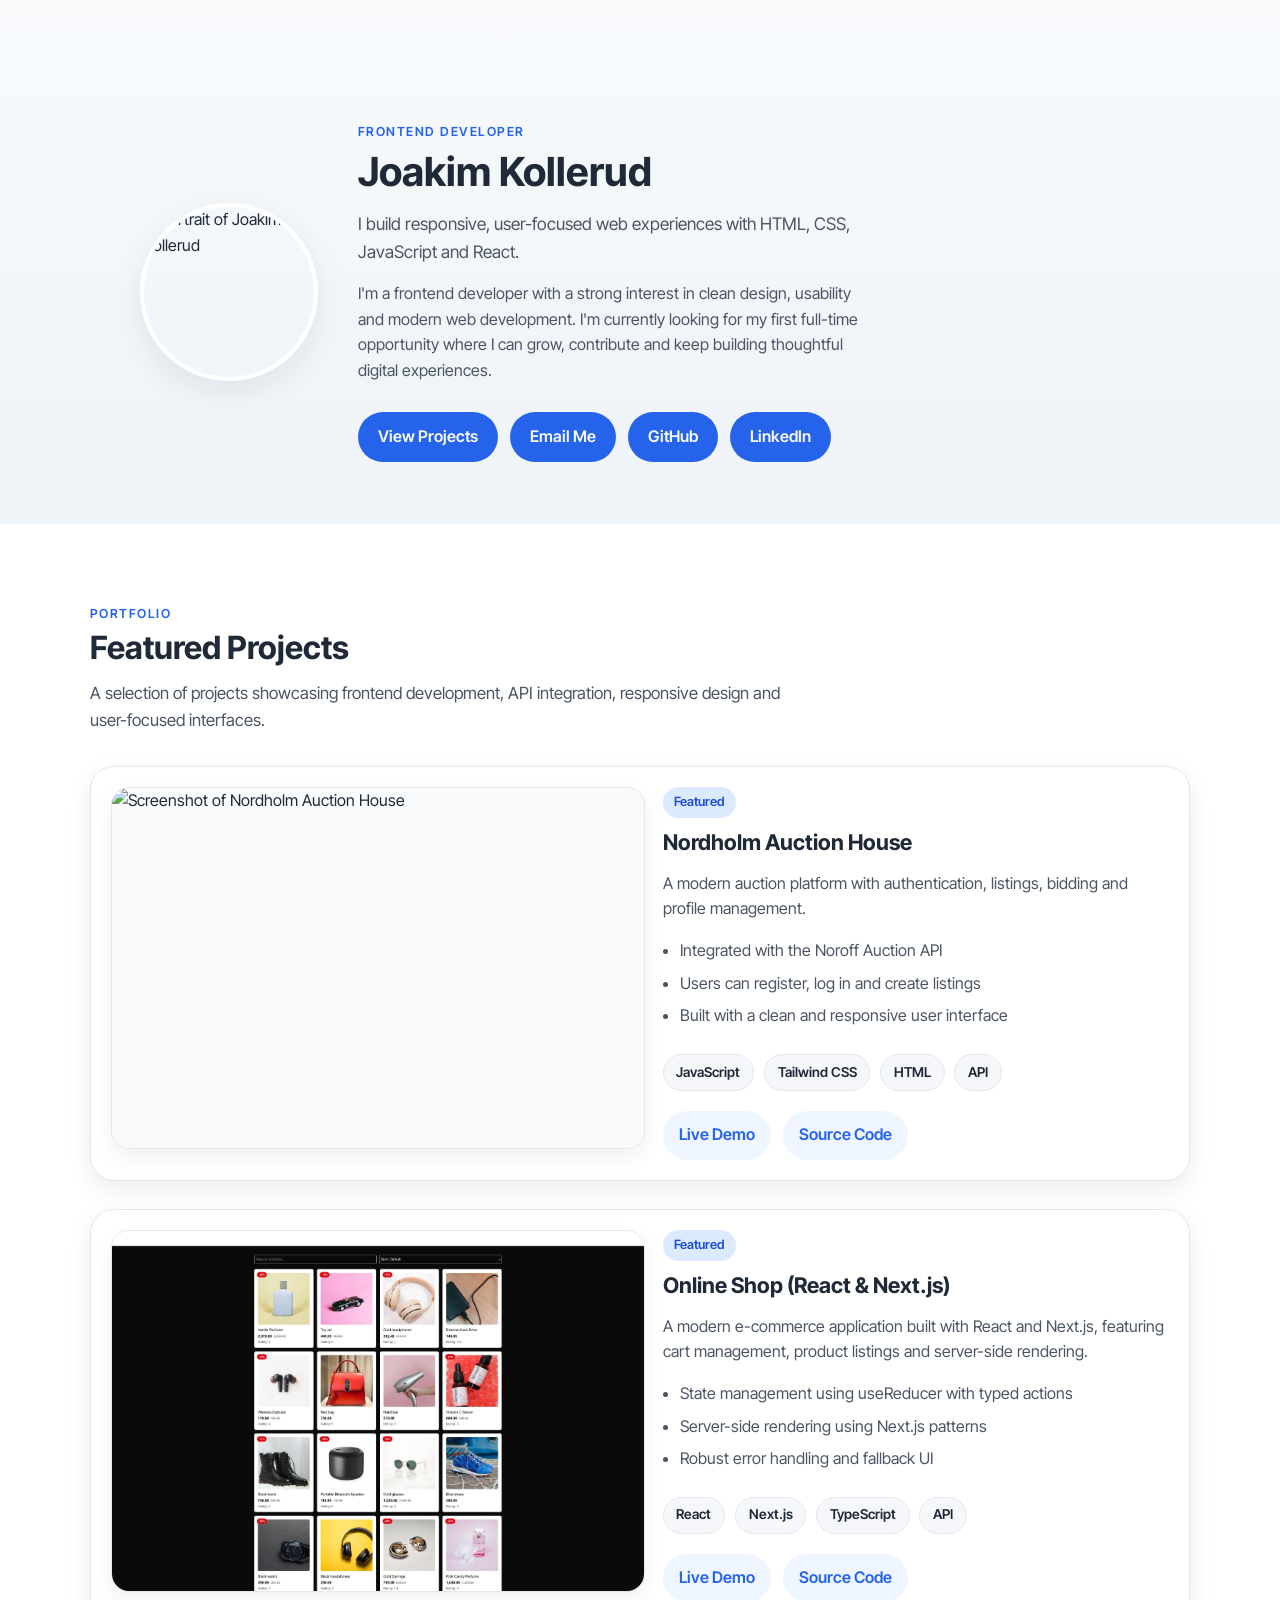
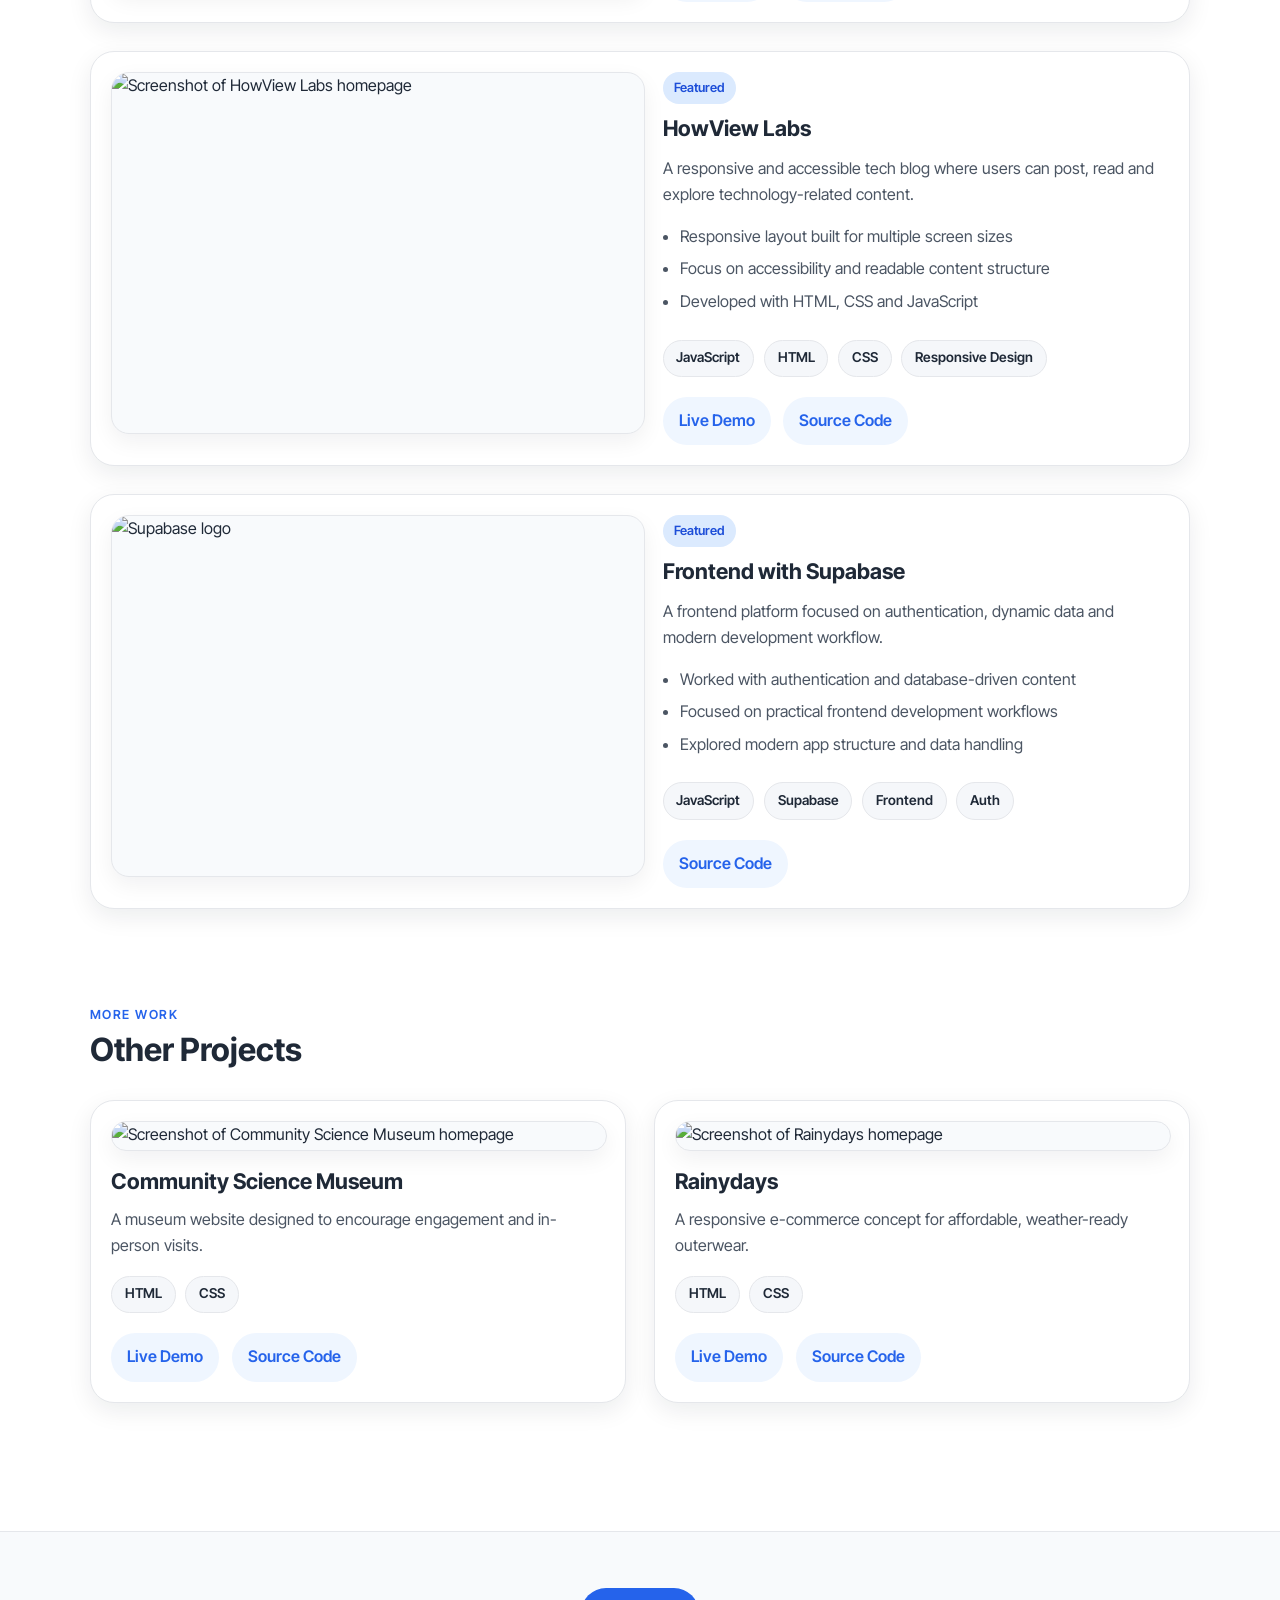
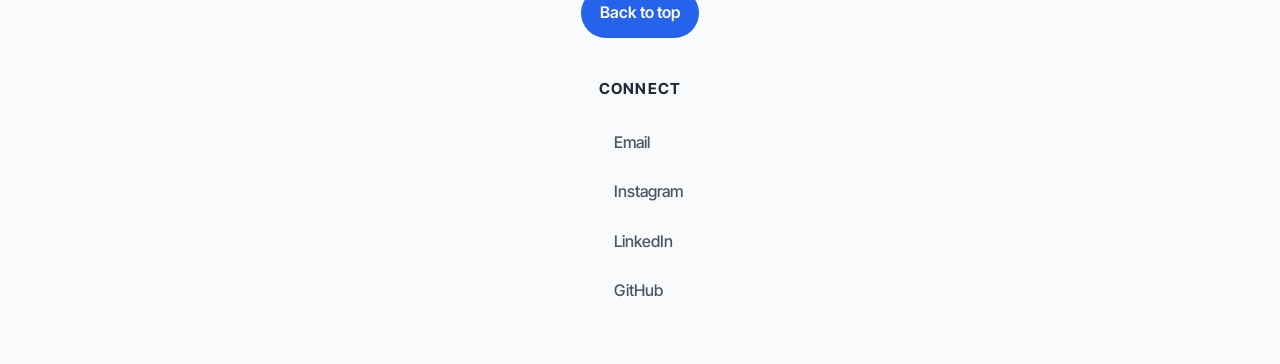
==== index.html @ 1c6be262 "Fix image and add online shop project" ====
<!doctype html>
<html lang="en">
  <head>
    <meta charset="UTF-8" />
    <meta name="viewport" content="width=device-width, initial-scale=1.0" />
    <meta
      name="description"
      content="Portfolio of Joakim Kollerud, a frontend developer creating modern, user-friendly websites and web apps."
    />
    <meta
      name="keywords"
      content="Joakim Kollerud, frontend developer, web developer, portfolio, HTML, CSS, JavaScript, React, Tailwind, Figma"
    />
    <meta name="author" content="Joakim Kollerud" />
    <link rel="preconnect" href="https://fonts.googleapis.com" />
    <link rel="preconnect" href="https://fonts.gstatic.com" crossorigin />
    <link
      href="https://fonts.googleapis.com/css2?family=Inter+Tight:ital,wght@0,100..900;1,100..900&display=swap"
      rel="stylesheet"
    />
    <link
      rel="apple-touch-icon"
      sizes="180x180"
      href="img/favicon/apple-touch-icon.png"
    />
    <link
      rel="icon"
      type="image/png"
      sizes="32x32"
      href="/img/favicon/favicon-32x32.png"
    />
    <link
      rel="icon"
      type="image/png"
      sizes="16x16"
      href="/img/favicon/favicon-16x16.png"
    />
    <link rel="manifest" href="/site.webmanifest" />
    <link rel="stylesheet" href="styles.css" />
    <script
      src="https://kit.fontawesome.com/3f2533518e.js"
      crossorigin="anonymous"
    ></script>
    <title>Joakim Kollerud - Portfolio</title>
  </head>
  <body>
    <header class="ingress_header" id="top">
      <div class="ingress_container">
        <img
          src="/img/portrett_bilde_sh.jpg"
          alt="Portrait of Joakim Kollerud"
        />
        <div class="header_text">
          <p class="eyebrow">Frontend Developer</p>
          <h1>Joakim Kollerud</h1>
          <p class="header_intro">
            I build responsive, user-focused web experiences with HTML, CSS,
            JavaScript and React.
          </p>
          <p class="header_bio">
            I'm a frontend developer with a strong interest in clean design,
            usability and modern web development. I'm currently looking for my
            first full-time opportunity where I can grow, contribute and keep
            building thoughtful digital experiences.
          </p>
          <div class="cta-buttons">
            <a href="#projects">View Projects</a>
            <a href="mailto:j_kollerud@hotmail.com">Email Me</a>
            <a
              href="https://github.com/JKollerud"
              target="_blank"
              rel="noopener noreferrer"
            >
              GitHub
            </a>
            <a
              href="https://linkedin.com/in/joakim-kollerud-723803369"
              target="_blank"
              rel="noopener noreferrer"
            >
              LinkedIn
            </a>
          </div>
        </div>
      </div>
    </header>
    <main>
      <section class="projects" id="projects">
        <div class="section-heading">
          <p class="section-label">Portfolio</p>
          <h2>Featured Projects</h2>
          <p class="section-description">
            A selection of projects showcasing frontend development, API
            integration, responsive design and user-focused interfaces.
          </p>
        </div>
        <div class="projects-grid">
          <article class="project_card featured">
            <img
              src="/img/nordholmauctions_screenshot.jpg"
              alt="Screenshot of Nordholm Auction House"
            />
            <div class="project_content">
              <p class="project_badge">Featured</p>
              <h3>Nordholm Auction House</h3>
              <p class="project_summary">
                A modern auction platform with authentication, listings, bidding
                and profile management.
              </p>
              <ul class="project_highlights">
                <li>Integrated with the Noroff Auction API</li>
                <li>Users can register, log in and create listings</li>
                <li>Built with a clean and responsive user interface</li>
              </ul>
              <div class="tech-tags">
                <span>JavaScript</span>
                <span>Tailwind CSS</span>
                <span>HTML</span>
                <span>API</span>
              </div>
              <div class="project-links">
                <a
                  href="https://semesterproject2jk.netlify.app/"
                  target="_blank"
                  rel="noopener noreferrer"
                  >Live Demo</a
                >
                <a
                  href="https://github.com/JKollerud/semesterProject2"
                  target="_blank"
                  rel="noopener noreferrer"
                  >Source Code</a
                >
              </div>
            </div>
          </article>
          <article class="project_card featured">
            <img
              src="/img/online_shop_screenshot.jpg"
              alt="Screenshot of online shop project"
            />
            <div class="project_content">
              <p class="project_badge">Featured</p>
              <h3>Online Shop (React & Next.js)</h3>
              <p class="project_summary">
                A modern e-commerce application built with React and Next.js,
                featuring cart management, product listings and server-side
                rendering.
              </p>
              <ul class="project_highlights">
                <li>State management using useReducer with typed actions</li>
                <li>Server-side rendering using Next.js patterns</li>
                <li>Robust error handling and fallback UI</li>
              </ul>
              <div class="tech-tags">
                <span>React</span>
                <span>Next.js</span>
                <span>TypeScript</span>
                <span>API</span>
              </div>
              <div class="project-links">
                <a
                  href="https://js-frameworks-online-shop.netlify.app/"
                  target="_blank"
                  rel="noopener noreferrer"
                >
                  Live Demo
                </a>
                <a
                  href="https://github.com/NoroffFEU/jsfw-2025-v1-jk-jsframeworks"
                  target="_blank"
                  rel="noopener noreferrer"
                >
                  Source Code
                </a>
              </div>
            </div>
          </article>
          <article class="project_card featured">
            <img
              src="/img/howviewlabs_screenshot.jpg"
              alt="Screenshot of HowView Labs homepage"
            />
            <div class="project_content">
              <p class="project_badge">Featured</p>
              <h3>HowView Labs</h3>
              <p class="project_summary">
                A responsive and accessible tech blog where users can post, read
                and explore technology-related content.
              </p>
              <ul class="project_highlights">
                <li>Responsive layout built for multiple screen sizes</li>
                <li>Focus on accessibility and readable content structure</li>
                <li>Developed with HTML, CSS and JavaScript</li>
              </ul>
              <div class="tech-tags">
                <span>JavaScript</span>
                <span>HTML</span>
                <span>CSS</span>
                <span>Responsive Design</span>
              </div>
              <div class="project-links">
                <a
                  href="https://statuesque-cassata-03cc8f.netlify.app"
                  target="_blank"
                  rel="noopener noreferrer"
                  >Live Demo</a
                >
                <a
                  href="https://github.com/JKollerud/FED1-PE1-JKollerud-fork"
                  target="_blank"
                  rel="noopener noreferrer"
                  >Source Code</a
                >
              </div>
            </div>
          </article>
          <article class="project_card featured">
            <img src="/img/supabase_logo.jpg" alt="Supabase logo" />
            <div class="project_content">
              <p class="project_badge">Featured</p>
              <h3>Frontend with Supabase</h3>
              <p class="project_summary">
                A frontend platform focused on authentication, dynamic data and
                modern development workflow.
              </p>
              <ul class="project_highlights">
                <li>Worked with authentication and database-driven content</li>
                <li>Focused on practical frontend development workflows</li>
                <li>Explored modern app structure and data handling</li>
              </ul>
              <div class="tech-tags">
                <span>JavaScript</span>
                <span>Supabase</span>
                <span>Frontend</span>
                <span>Auth</span>
              </div>
              <div class="project-links">
                <a
                  href="https://github.com/JKollerud/development-platforms-ca"
                  target="_blank"
                  rel="noopener noreferrer"
                  >Source Code</a
                >
              </div>
            </div>
          </article>
        </div>
      </section>
      <section class="projects other-projects">
        <div class="section-heading">
          <p class="section-label">More Work</p>
          <h2>Other Projects</h2>
        </div>
        <div class="projects-grid projects-grid-small">
          <article class="project_card compact">
            <img
              src="/img/community_science_museum_screenshot.jpg"
              alt="Screenshot of Community Science Museum homepage"
            />
            <div class="project_content">
              <h3>Community Science Museum</h3>
              <p class="project_summary">
                A museum website designed to encourage engagement and in-person
                visits.
              </p>
              <div class="tech-tags">
                <span>HTML</span>
                <span>CSS</span>
              </div>
              <div class="project-links">
                <a
                  href="https://communitysciencem.netlify.app"
                  target="_blank"
                  rel="noopener noreferrer"
                  >Live Demo</a
                >
                <a
                  href="https://github.com/JKollerud/Fed1-sp1-csm"
                  target="_blank"
                  rel="noopener noreferrer"
                  >Source Code</a
                >
              </div>
            </div>
          </article>
          <article class="project_card compact">
            <img
              src="/img/rainydays_screenshot.jpg"
              alt="Screenshot of Rainydays homepage"
            />
            <div class="project_content">
              <h3>Rainydays</h3>
              <p class="project_summary">
                A responsive e-commerce concept for affordable, weather-ready
                outerwear.
              </p>
              <div class="tech-tags">
                <span>HTML</span>
                <span>CSS</span>
              </div>
              <div class="project-links">
                <a
                  href="https://rainydaysclothing.netlify.app"
                  target="_blank"
                  rel="noopener noreferrer"
                  >Live Demo</a
                >
                <a
                  href="https://github.com/JKollerud/fed1-html-css-ca"
                  target="_blank"
                  rel="noopener noreferrer"
                  >Source Code</a
                >
              </div>
            </div>
          </article>
        </div>
      </section>
    </main>
    <footer class="footer">
      <section>
        <div class="footer_button">
          <a href="#top">Back to top</a>
        </div>
      </section>
      <section class="connect_footer">
        <h3>Connect</h3>
        <a href="mailto:j_kollerud@hotmail.com">
          <i class="fa-solid fa-envelope"></i>
          Email
        </a>
        <a
          href="https://www.instagram.com/skrollefanten"
          target="_blank"
          rel="noopener noreferrer"
        >
          <i class="fa-brands fa-instagram"></i>
          Instagram
        </a>
        <a
          href="https://linkedin.com/in/joakim-kollerud-723803369"
          target="_blank"
          rel="noopener noreferrer"
        >
          <i class="fa-brands fa-linkedin"></i>
          LinkedIn
        </a>
        <a
          href="https://github.com/JKollerud"
          target="_blank"
          rel="noopener noreferrer"
        >
          <i class="fa-brands fa-github"></i>
          GitHub
        </a>
      </section>
    </footer>
  </body>
</html>
---- styles.css ----
:root {
  --font-1: 'Inter Tight';
  --font-fallback: sans-serif;

  --bg-main: #ffffff;
  --bg-soft: #f5f7fa;
  --bg-card: #ffffff;

  --color-primary: #1f2937;
  --color-secondary: #4b5563;
  --color-tertiary: #94a3b8;
  --color-border: #e5e7eb;
  --color-text-white: #f9fafb;

  --color-blue-prime: #2563eb;
  --color-blue-second: #377cdd;
  --color-blue-tert: #1d4ed8;

  --shadow-soft: 0 10px 30px rgba(15, 23, 42, 0.08);
  --shadow-card: 0 8px 24px rgba(15, 23, 42, 0.08);

  --border-radius-small: 10px;
  --border-radius-medium: 18px;
  --border-radius-large: 24px;

  --font-light: 300;
  --font-normal: 400;
  --font-bold: 600;
  --font-extra-bold: 700;

  --text-size-small: 0.85rem;
  --text-size-normal: 1rem;
  --text-size-medium: 1.1rem;
  --text-size-large: 1.5rem;
  --text-size-xl: 2.5rem;
}

html {
  scroll-behavior: smooth;
}

body {
  margin: 0;
  font-family: var(--font-1), var(--font-fallback);
  background-color: var(--bg-main);
  color: var(--color-primary);
  line-height: 1.6;
}

/* Header */

.ingress_header {
  display: flex;
  flex-direction: column;
  align-items: center;
  min-height: 460px;
  padding: 2rem;
  background: linear-gradient(180deg, #f8fafc 0%, #eef3f8 100%);
  position: relative;
  overflow: hidden;
}

.ingress_container {
  display: flex;
  align-items: center;
  gap: 2.5rem;
  max-width: 1000px;
  width: 100%;
  margin: 0 auto;
  margin-top: 90px;
}

.ingress_header img {
  width: 170px;
  height: 170px;
  border-radius: 50%;
  object-fit: cover;
  object-position: center;
  box-shadow: var(--shadow-soft);
  transition:
    transform 0.3s ease,
    box-shadow 0.3s ease;
  border: 4px solid white;
}

.ingress_header img:hover {
  transform: translateY(-2px);
  box-shadow: 0 14px 36px rgba(37, 99, 235, 0.18);
}

.header_text {
  display: flex;
  flex-direction: column;
  justify-content: center;
  flex: 1;
  max-width: 620px;
}

.eyebrow {
  margin: 0 0 0.5rem;
  text-transform: uppercase;
  letter-spacing: 0.12em;
  font-size: 0.78rem;
  font-weight: var(--font-bold);
  color: var(--color-blue-prime);
}

.header_text h1 {
  margin: 0;
  font-size: var(--text-size-xl);
  line-height: 1.1;
  color: var(--color-primary);
}

.header_intro {
  margin: 1rem 0 0;
  font-size: 1.08rem;
  color: var(--color-secondary);
  max-width: 56ch;
}

.header_bio {
  margin: 1rem 0 0;
  font-size: 1rem;
  color: var(--color-secondary);
  max-width: 58ch;
}

.cta-buttons {
  margin-top: 1.75rem;
  display: flex;
  flex-wrap: wrap;
  gap: 0.75rem;
}

.cta-buttons a {
  display: inline-flex;
  align-items: center;
  justify-content: center;
  padding: 0.78rem 1.25rem;
  background-color: var(--color-blue-prime);
  color: var(--color-text-white);
  border-radius: 999px;
  text-decoration: none;
  font-weight: var(--font-bold);
  transition:
    background-color 0.3s ease,
    transform 0.2s ease;
}

.cta-buttons a:hover {
  background-color: var(--color-blue-tert);
  transform: translateY(-1px);
}

/* Shared section styles */

.projects {
  max-width: 1100px;
  margin: 0 auto;
  padding: 5rem 1.5rem;
}

.section-heading {
  max-width: 700px;
  margin-bottom: 2rem;
}

.section-label {
  margin: 0 0 0.4rem;
  text-transform: uppercase;
  letter-spacing: 0.12em;
  font-size: 0.78rem;
  font-weight: var(--font-bold);
  color: var(--color-blue-prime);
}

.section-heading h2 {
  margin: 0;
  font-size: 2rem;
  line-height: 1.15;
}

.section-description {
  margin-top: 0.8rem;
  color: var(--color-secondary);
  font-size: 1.05rem;
}

/* Projects grid */

.projects-grid {
  display: grid;
  grid-template-columns: 1fr;
  gap: 1.75rem;
}

.projects-grid-small {
  grid-template-columns: repeat(auto-fit, minmax(280px, 1fr));
}

.project_card {
  display: grid;
  grid-template-columns: 1fr;
  gap: 1.25rem;
  background-color: var(--bg-card);
  border: 1px solid var(--color-border);
  border-radius: var(--border-radius-large);
  padding: 1.25rem;
  box-shadow: var(--shadow-card);
  transition:
    transform 0.25s ease,
    box-shadow 0.25s ease;
}

.project_card:hover {
  transform: translateY(-4px);
  box-shadow: 0 16px 36px rgba(15, 23, 42, 0.12);
}

.project_card img {
  width: 100%;
  height: 100%;
  max-height: 360px;
  object-fit: cover;
  border-radius: var(--border-radius-medium);
  border: 1px solid var(--color-border);
  box-shadow: 0 8px 22px rgba(15, 23, 42, 0.06);
  background-color: #f8fafc;
}

.project_content {
  display: flex;
  flex-direction: column;
}

.project_badge {
  display: inline-block;
  width: fit-content;
  margin: 0 0 0.75rem;
  padding: 0.35rem 0.7rem;
  border-radius: 999px;
  background-color: #dbeafe;
  color: #1d4ed8;
  font-size: 0.8rem;
  font-weight: var(--font-bold);
}

.project_card h3 {
  margin: 0;
  font-size: 1.35rem;
  line-height: 1.2;
  color: var(--color-primary);
}

.project_summary {
  margin: 0.9rem 0 0;
  color: var(--color-secondary);
  font-size: 1rem;
}

.project_highlights {
  margin: 1rem 0 0;
  padding-left: 1.1rem;
  color: var(--color-secondary);
}

.project_highlights li {
  margin-bottom: 0.45rem;
}

.tech-tags {
  display: flex;
  flex-wrap: wrap;
  gap: 0.6rem;
  margin-top: 1.1rem;
}

.tech-tags span {
  display: inline-flex;
  align-items: center;
  padding: 0.42rem 0.8rem;
  background-color: var(--bg-soft);
  border: 1px solid var(--color-border);
  border-radius: 999px;
  font-size: 0.85rem;
  font-weight: var(--font-bold);
  color: var(--color-primary);
}

.project-links {
  display: flex;
  flex-wrap: wrap;
  gap: 0.8rem;
  margin-top: 1.25rem;
}

.project-links a {
  display: inline-flex;
  align-items: center;
  justify-content: center;
  padding: 0.72rem 1rem;
  border-radius: 999px;
  background: #eff6ff;
  color: var(--color-blue-prime);
  text-decoration: none;
  font-weight: var(--font-bold);
  transition:
    background-color 0.25s ease,
    color 0.25s ease;
}

.project-links a:hover {
  background-color: var(--color-blue-prime);
  color: white;
}

.compact .project_summary {
  margin-top: 0.75rem;
}

.other-projects {
  padding-top: 1rem;
}

/* Footer */

.footer {
  display: flex;
  flex-direction: column;
  align-items: center;
  padding: 3rem 2rem;
  background-color: #f8fafc;
  margin-top: 3rem;
  border-top: 1px solid var(--color-border);
}

.footer h3 {
  text-transform: uppercase;
  text-align: center;
  margin-bottom: 1rem;
  letter-spacing: 0.08em;
  font-size: 0.95rem;
}

.connect_footer {
  margin-top: 1.5rem;
}

.connect_footer a {
  display: flex;
  align-items: center;
  gap: 1rem;
  padding: 0.75rem 0;
  text-decoration: none;
  color: var(--color-secondary);
  font-weight: 500;
}

.connect_footer i {
  font-size: 1.1rem;
  color: var(--color-primary);
}

.connect_footer a:hover {
  color: var(--color-primary);
}

.footer_button {
  margin-top: 0.5rem;
}

.footer_button a {
  display: inline-flex;
  align-items: center;
  justify-content: center;
  padding: 0.78rem 1.2rem;
  background-color: var(--color-blue-prime);
  color: var(--color-text-white);
  border-radius: 999px;
  text-decoration: none;
  font-weight: var(--font-bold);
  transition: background-color 0.3s ease;
}

.footer_button a:hover {
  background-color: var(--color-blue-tert);
}

/* Tablet/Desktop layout */

@media (min-width: 860px) {
  .project_card.featured {
    grid-template-columns: 1.05fr 1fr;
    align-items: start;
  }
}

/* Mobile */

@media (max-width: 768px) {
  .ingress_header {
    padding: 1.5rem;
    min-height: auto;
  }

  .ingress_container {
    flex-direction: column;
    text-align: center;
    gap: 1.5rem;
    margin-top: 40px;
  }

  .header_text {
    align-items: center;
  }

  .header_text h1 {
    font-size: 2rem;
  }

  .header_intro {
    font-size: 1rem;
  }

  .header_bio {
    font-size: 0.98rem;
  }

  .cta-buttons {
    justify-content: center;
  }

  .projects {
    padding: 3.5rem 1rem;
  }

  .section-heading h2 {
    font-size: 1.65rem;
  }

  .project_card {
    padding: 1rem;
  }

  .project_card img {
    max-height: 240px;
  }

  .project-links a {
    width: 100%;
  }
}
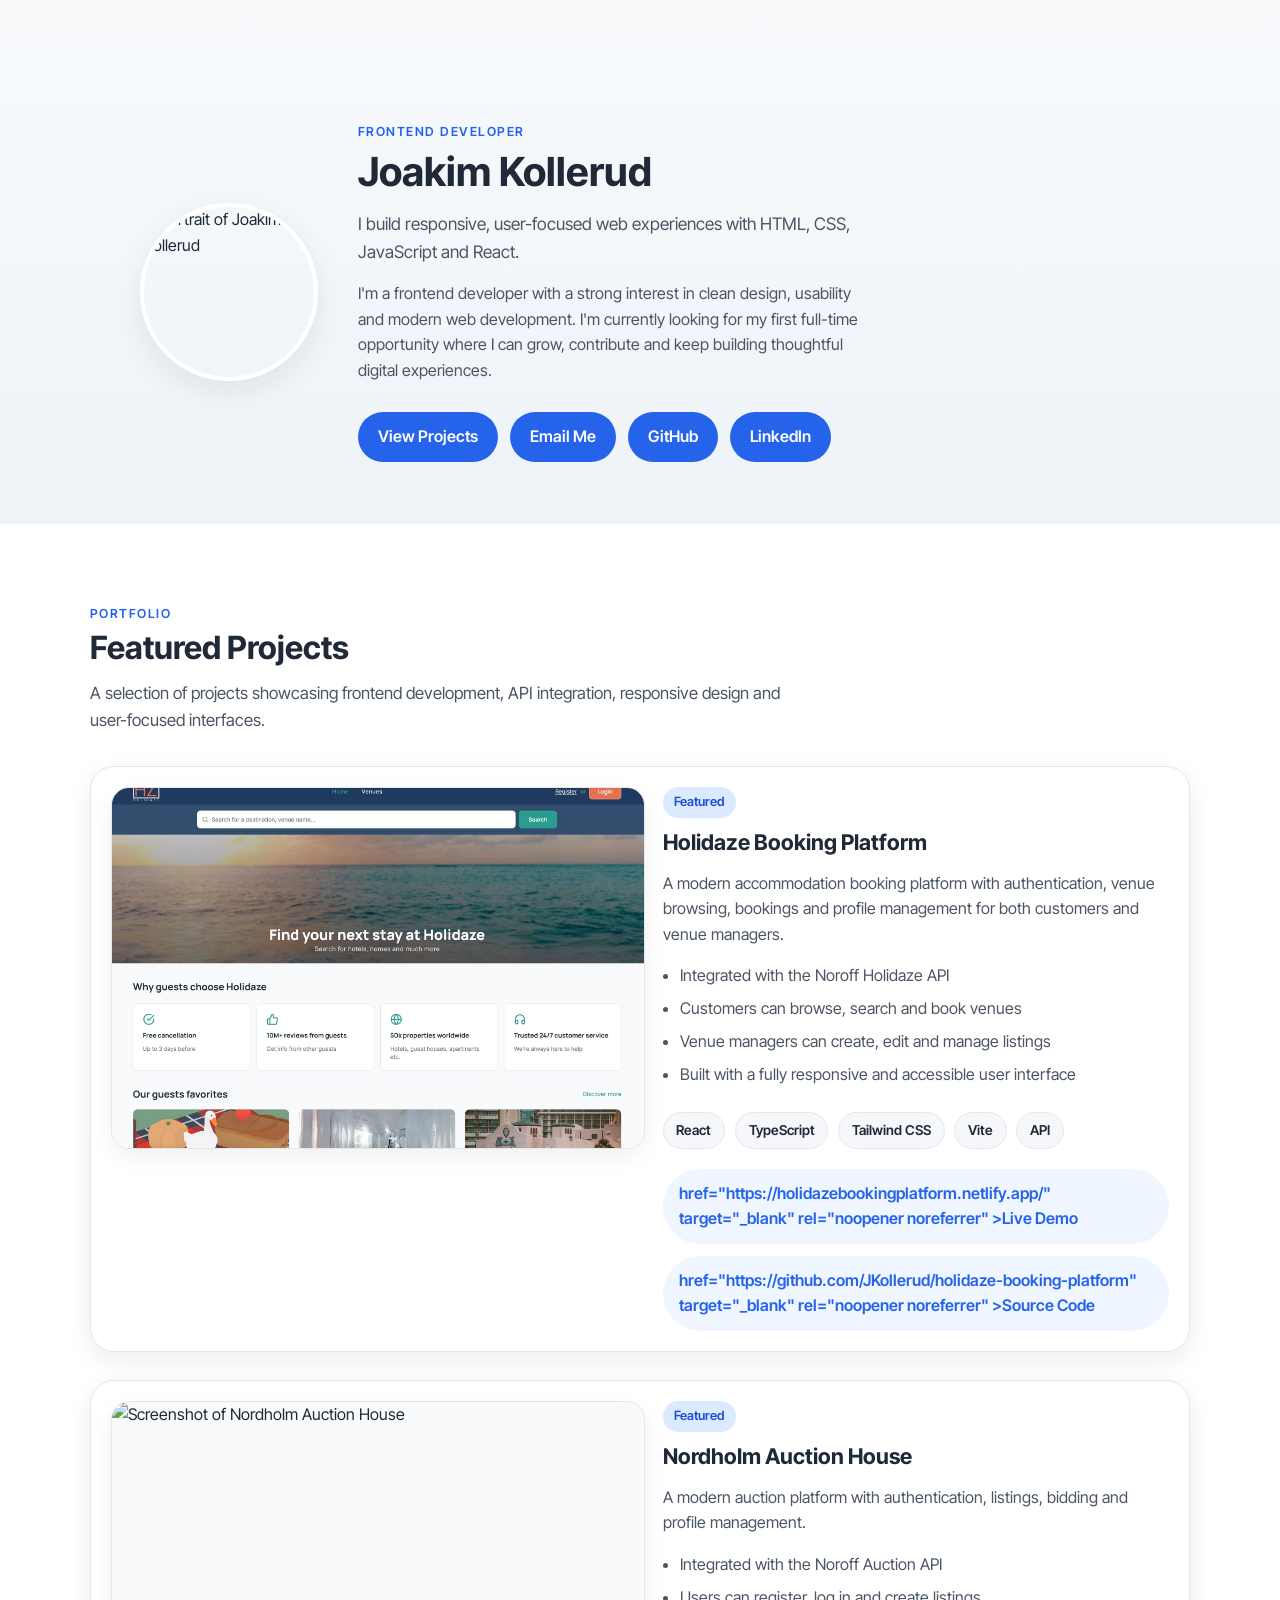
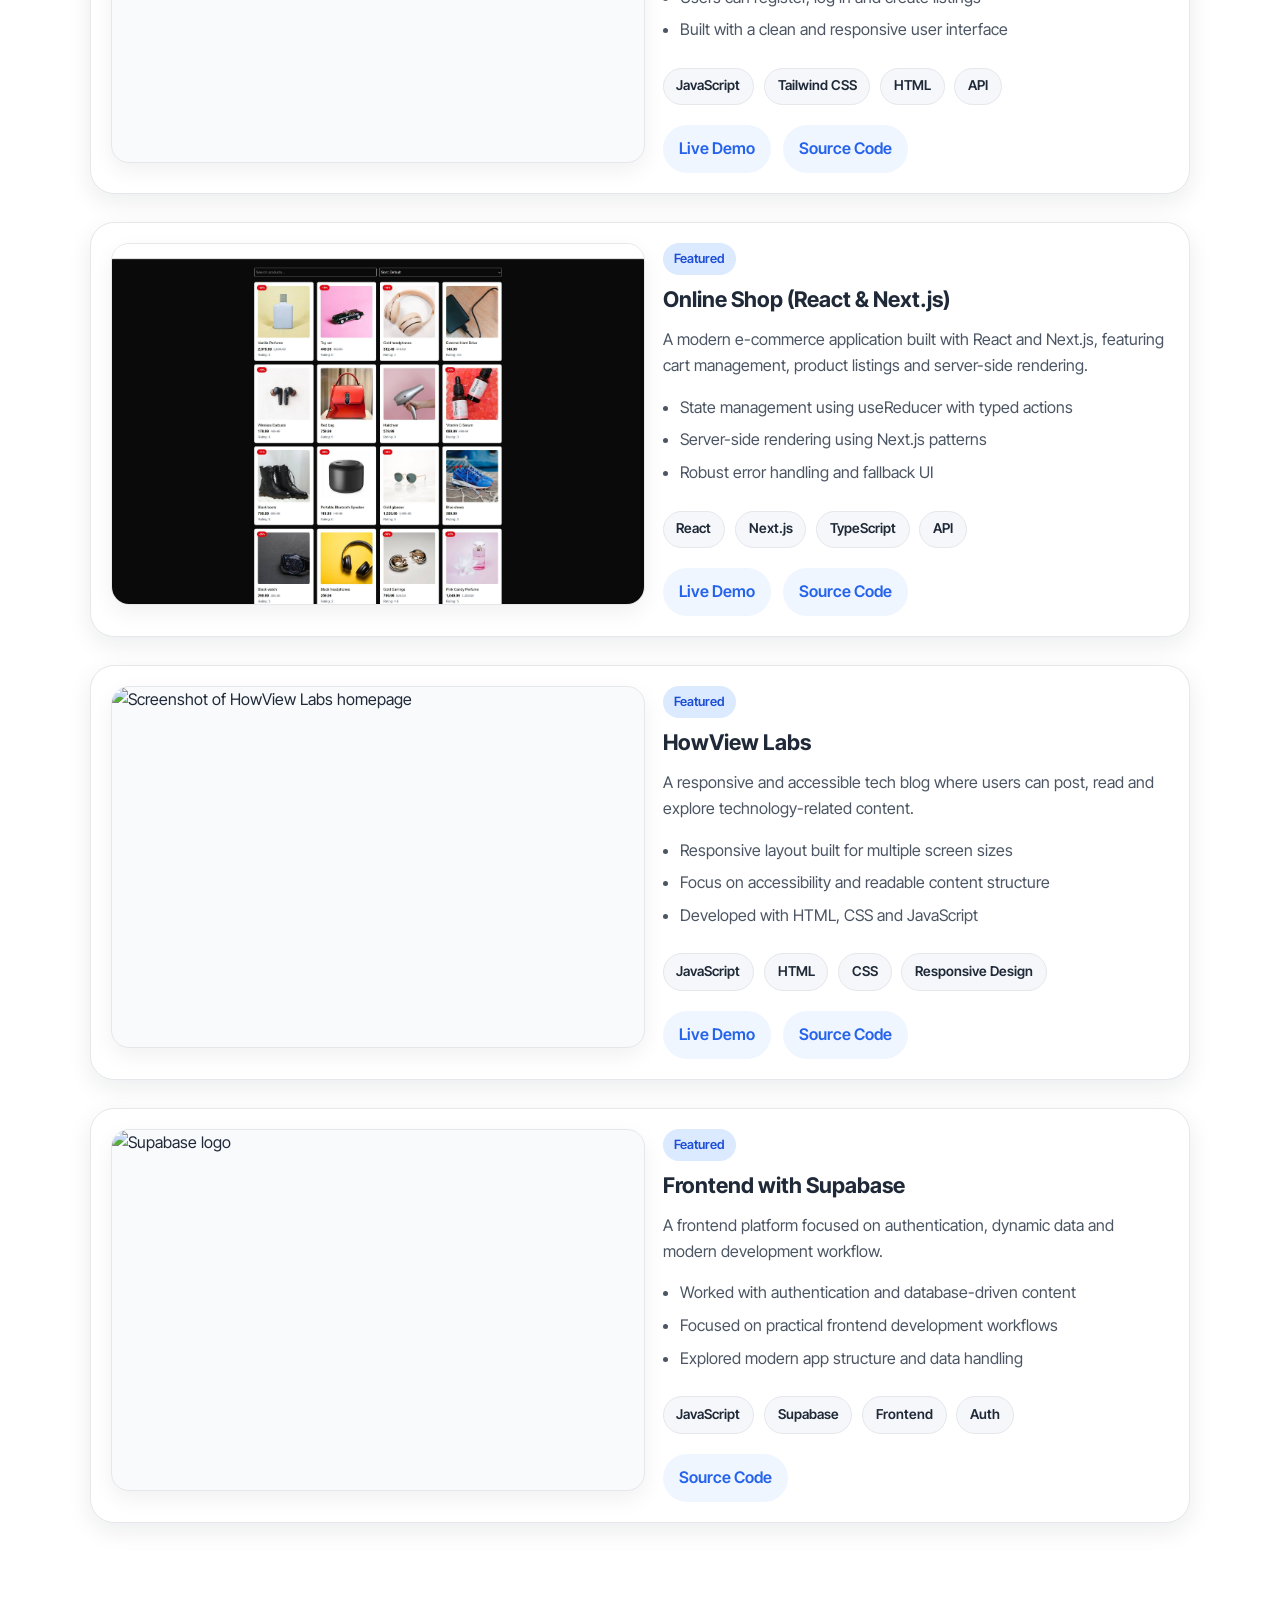
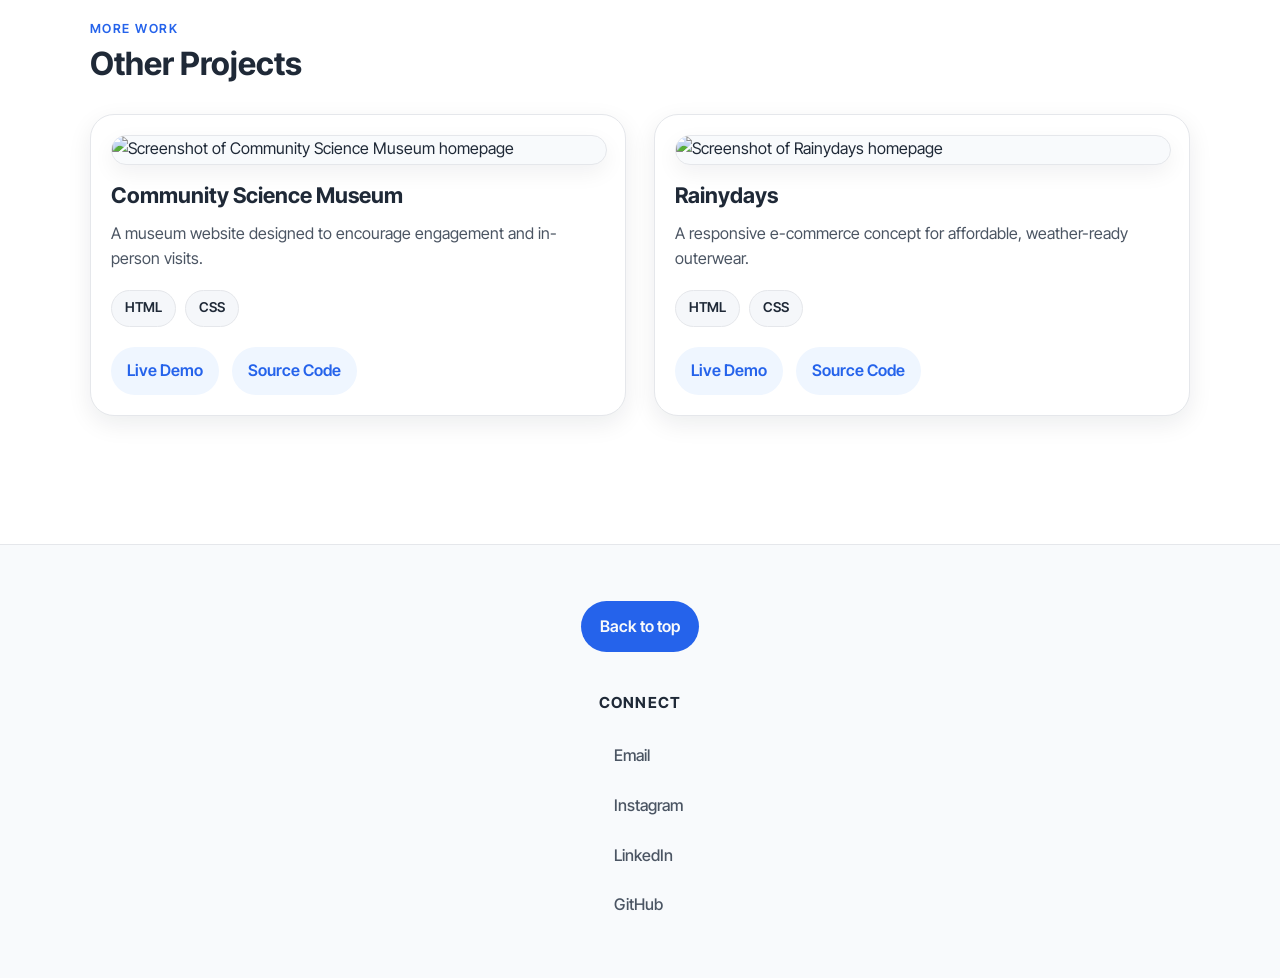
==== commit d032526a: "holidaze project added" ====
--- a/index.html
+++ b/index.html
@@ -97,6 +97,46 @@
         <div class="projects-grid">
           <article class="project_card featured">
             <img
+              src="/img/holidaze_screenshot.jpg"
+              alt="Screenshot of Holidaze Booking Platform"
+            />
+            <div class="project_content">
+              <p class="project_badge">Featured</p>
+              <h3>Holidaze Booking Platform</h3>
+              <p class="project_summary">
+                A modern accommodation booking platform with authentication,
+                venue browsing, bookings and profile management for both
+                customers and venue managers.
+              </p>
+              <ul class="project_highlights">
+                <li>Integrated with the Noroff Holidaze API</li>
+                <li>Customers can browse, search and book venues</li>
+                <li>Venue managers can create, edit and manage listings</li>
+                <li>
+                  Built with a fully responsive and accessible user interface
+                </li>
+              </ul>
+              <div class="tech-tags">
+                <span>React</span>
+                <span>TypeScript</span>
+                <span>Tailwind CSS</span>
+                <span>Vite</span>
+                <span>API</span>
+              </div>
+              <div class="project-links">
+                <a>
+                  href="https://holidazebookingplatform.netlify.app/"
+                  target="_blank" rel="noopener noreferrer" >Live Demo</a
+                >
+                <a>
+                  href="https://github.com/JKollerud/holidaze-booking-platform"
+                  target="_blank" rel="noopener noreferrer" >Source Code</a
+                >
+              </div>
+            </div>
+          </article>
+          <article class="project_card featured">
+            <img
               src="/img/nordholmauctions_screenshot.jpg"
               alt="Screenshot of Nordholm Auction House"
             />
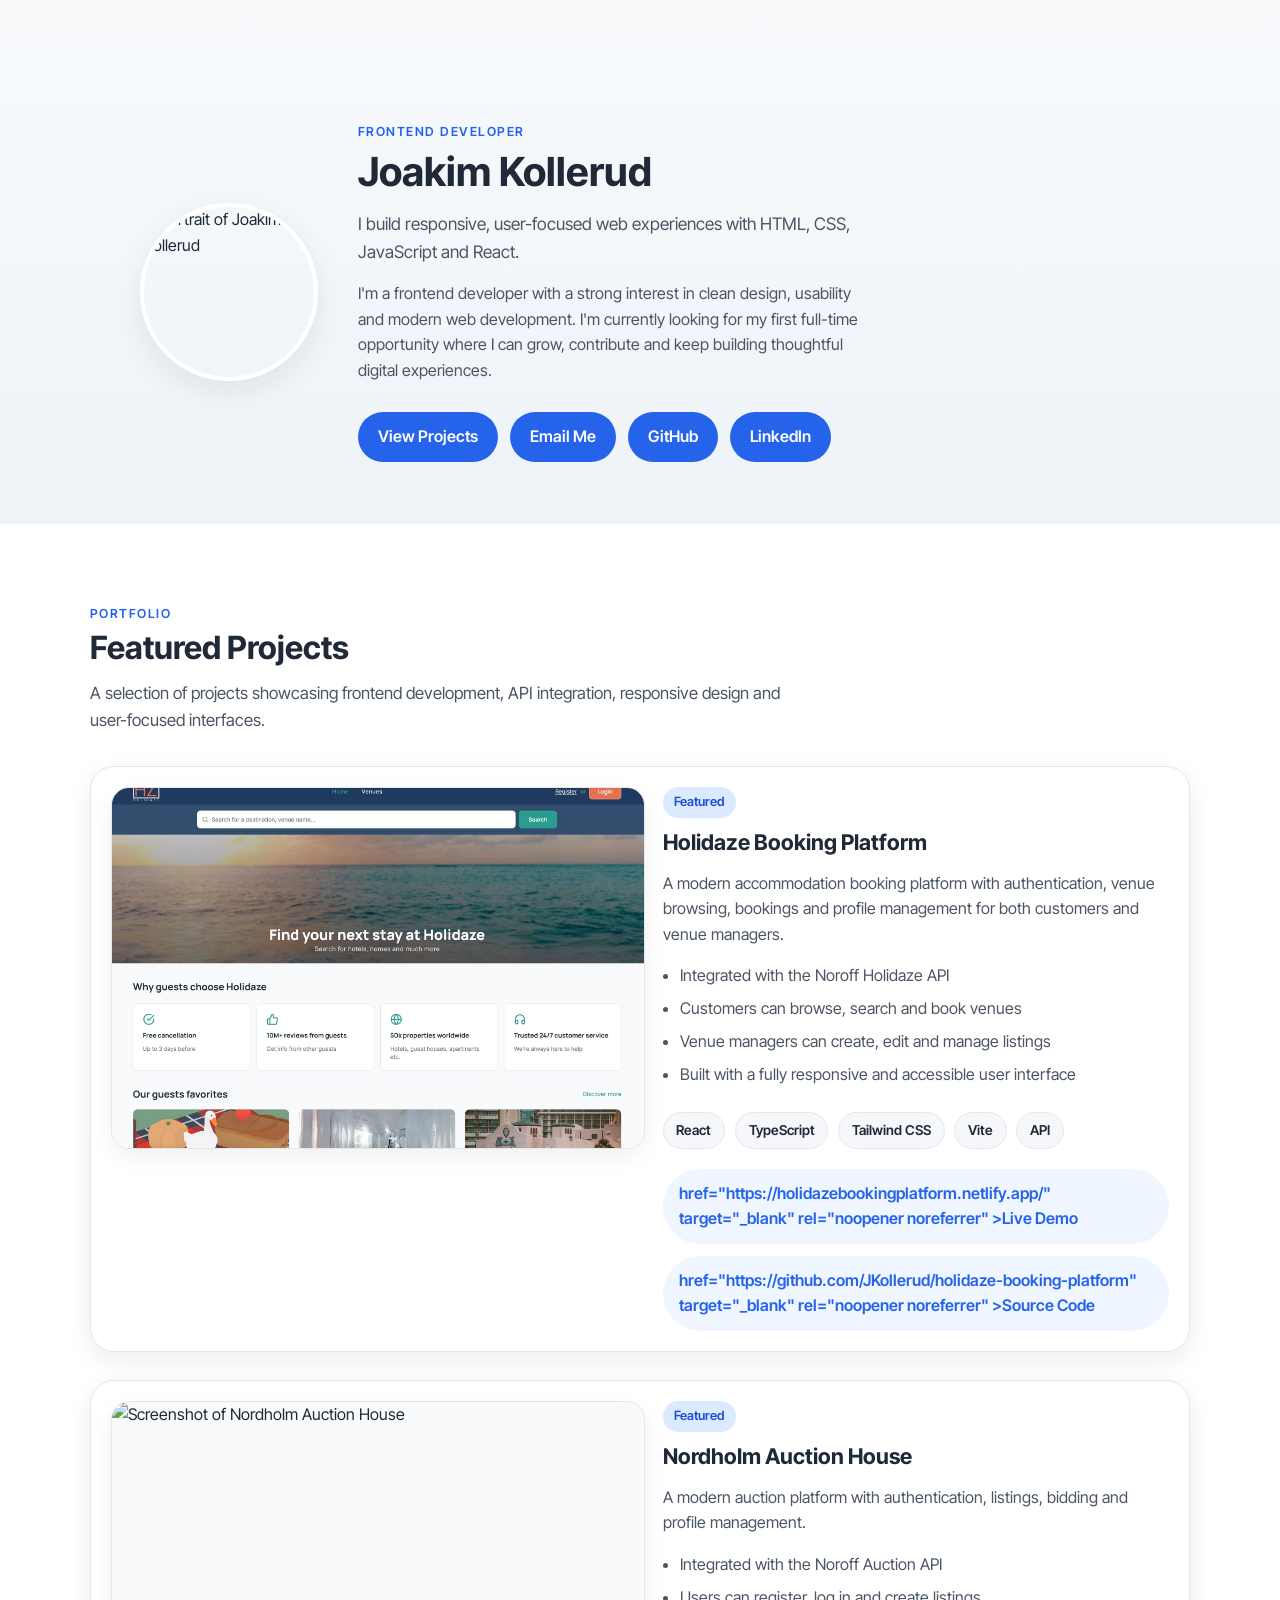
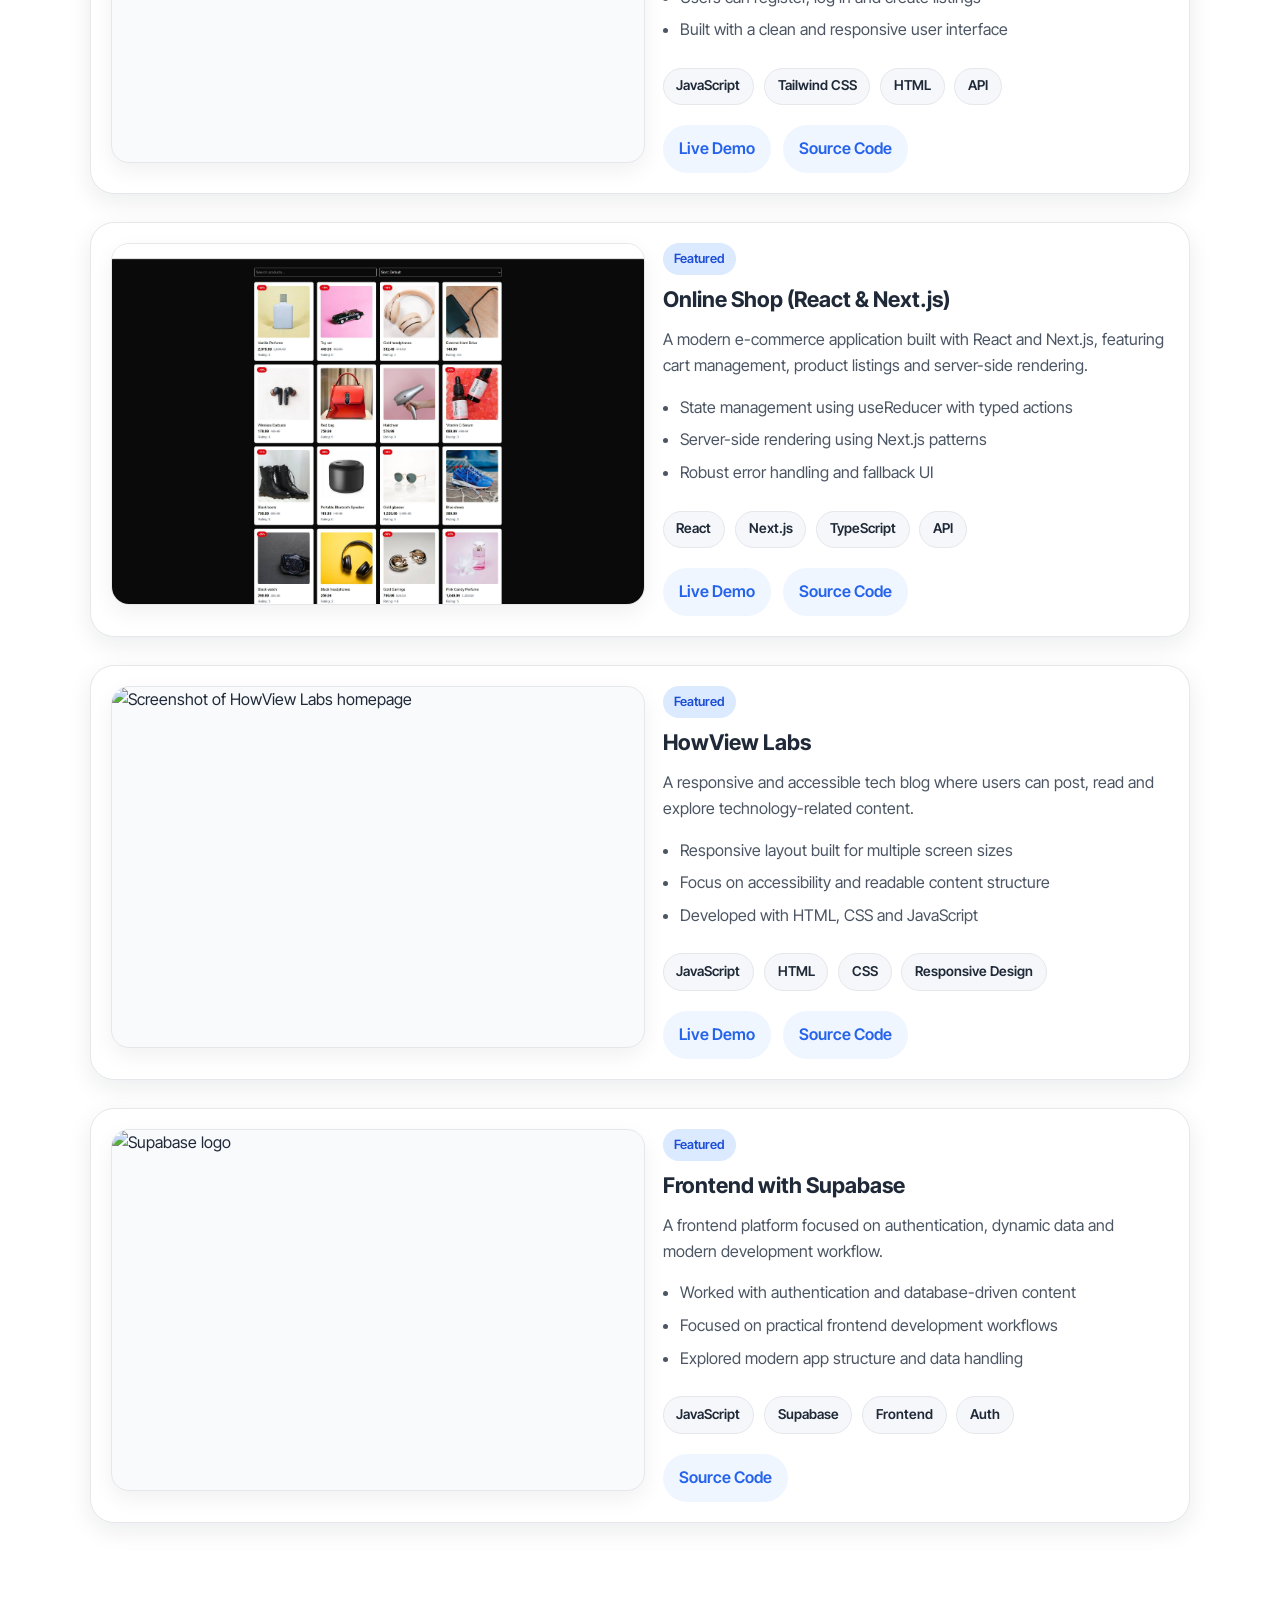
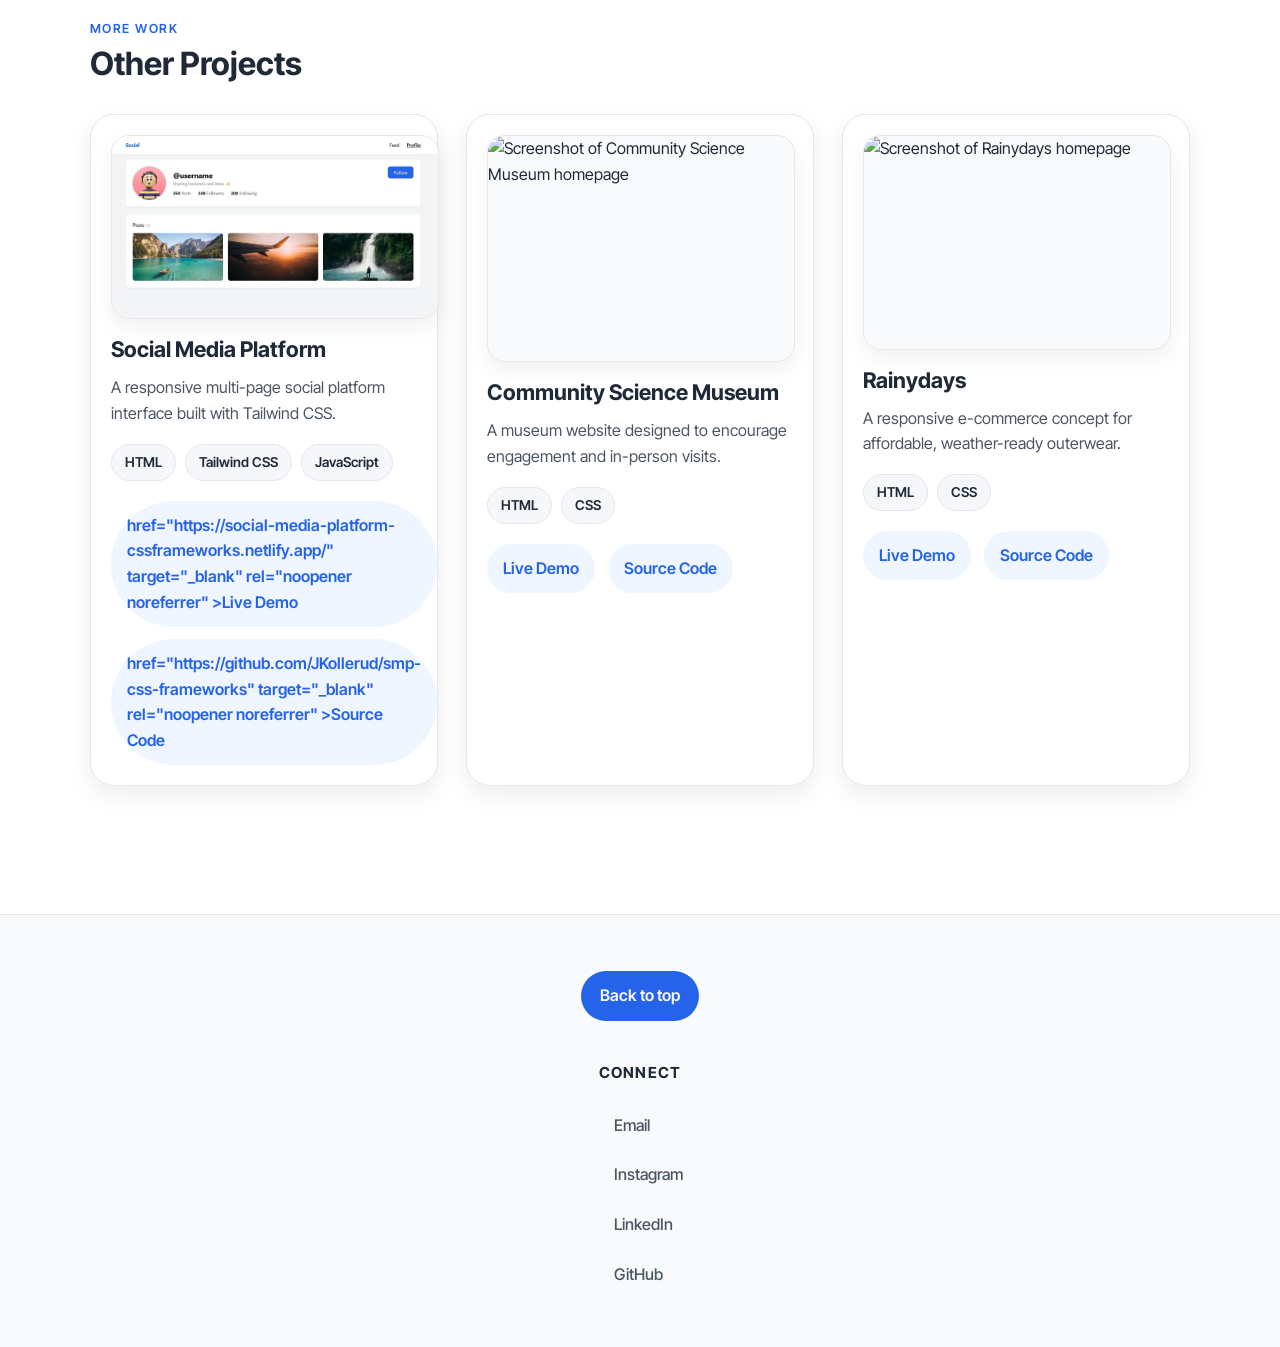
==== commit e67add74: "added social media platform project" ====
--- a/index.html
+++ b/index.html
@@ -295,6 +295,34 @@
         <div class="projects-grid projects-grid-small">
           <article class="project_card compact">
             <img
+              src="/img/smp_screenshot.jpg"
+              alt="Screenshot of Social Media Platform homepage"
+            />
+            <div class="project_content">
+              <h3>Social Media Platform</h3>
+              <p class="project_summary">
+                A responsive multi-page social platform interface built with
+                Tailwind CSS.
+              </p>
+              <div class="tech-tags">
+                <span>HTML</span>
+                <span>Tailwind CSS</span>
+                <span>JavaScript</span>
+              </div>
+              <div class="project-links">
+                <a>
+                  href="https://social-media-platform-cssframeworks.netlify.app/"
+                  target="_blank" rel="noopener noreferrer" >Live Demo</a
+                >
+                <a>
+                  href="https://github.com/JKollerud/smp-css-frameworks"
+                  target="_blank" rel="noopener noreferrer" >Source Code</a
+                >
+              </div>
+            </div>
+          </article>
+          <article class="project_card compact">
+            <img
               src="/img/community_science_museum_screenshot.jpg"
               alt="Screenshot of Community Science Museum homepage"
             />
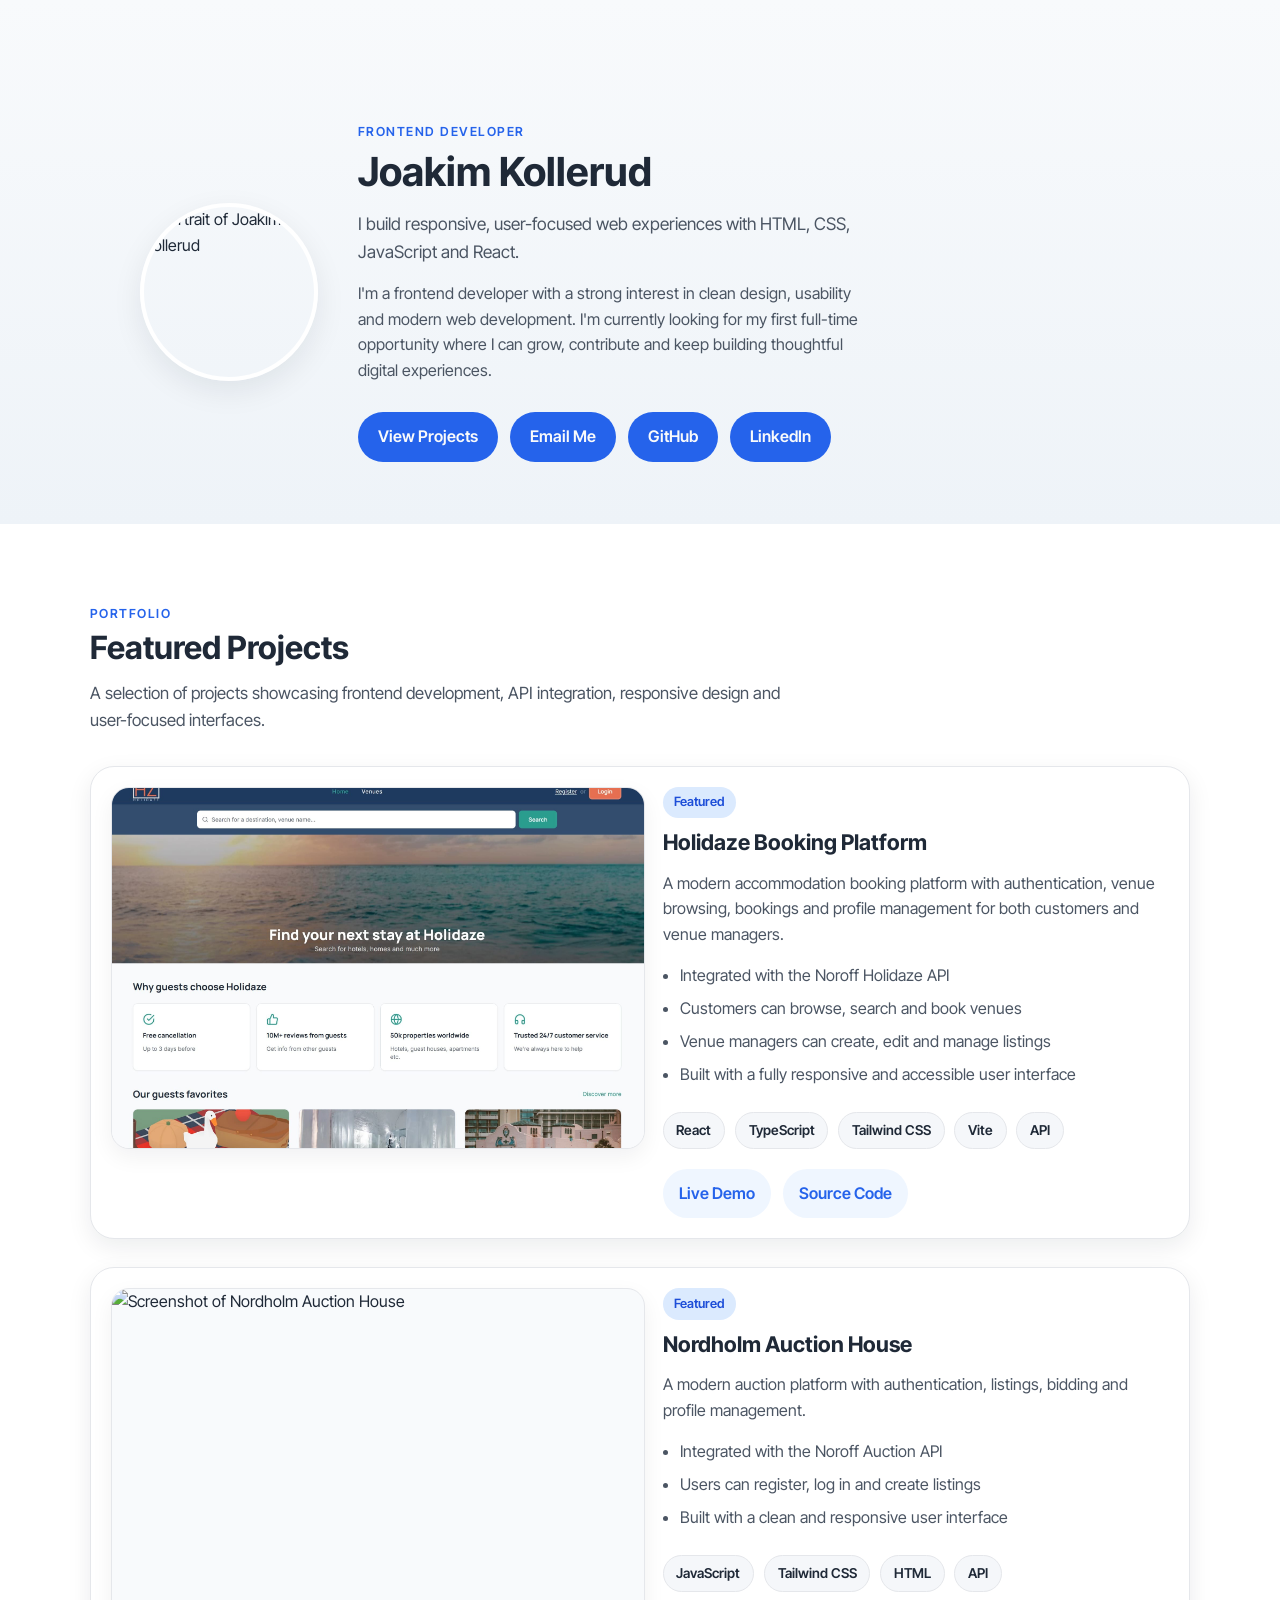
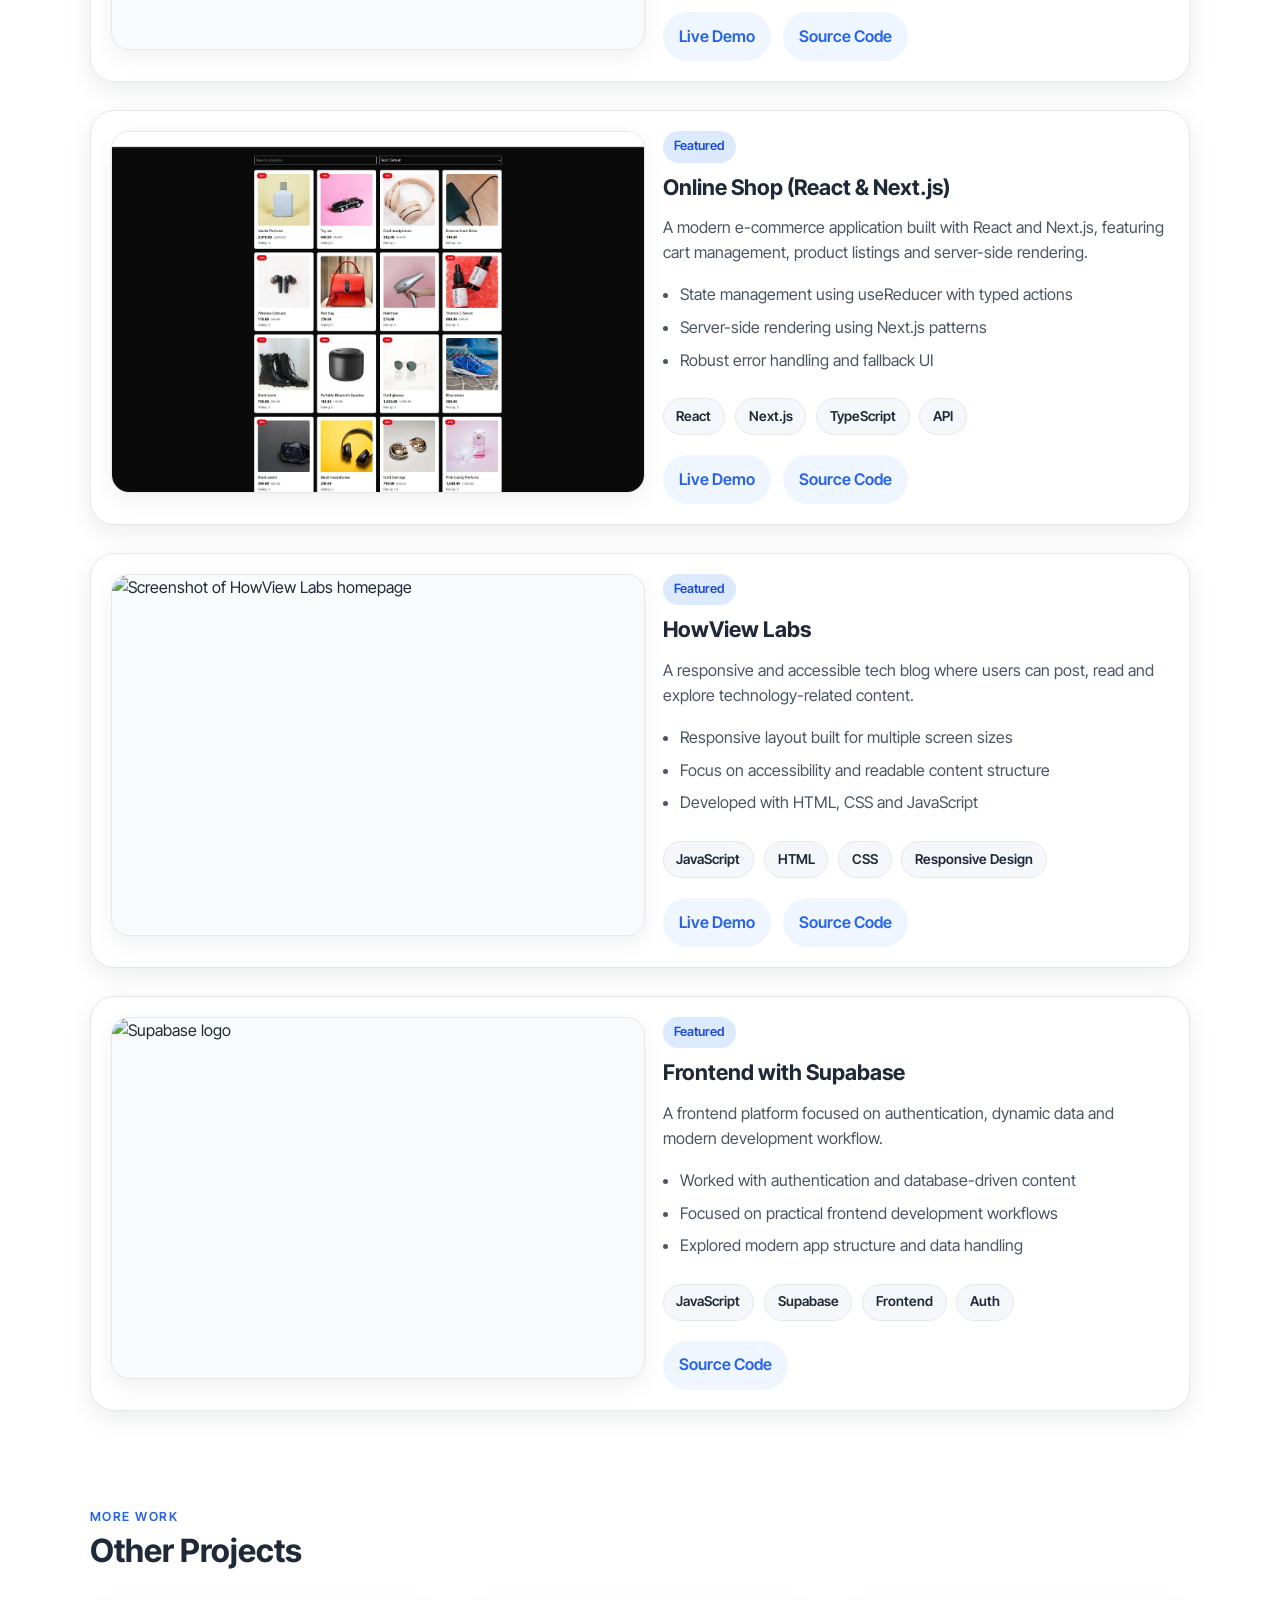
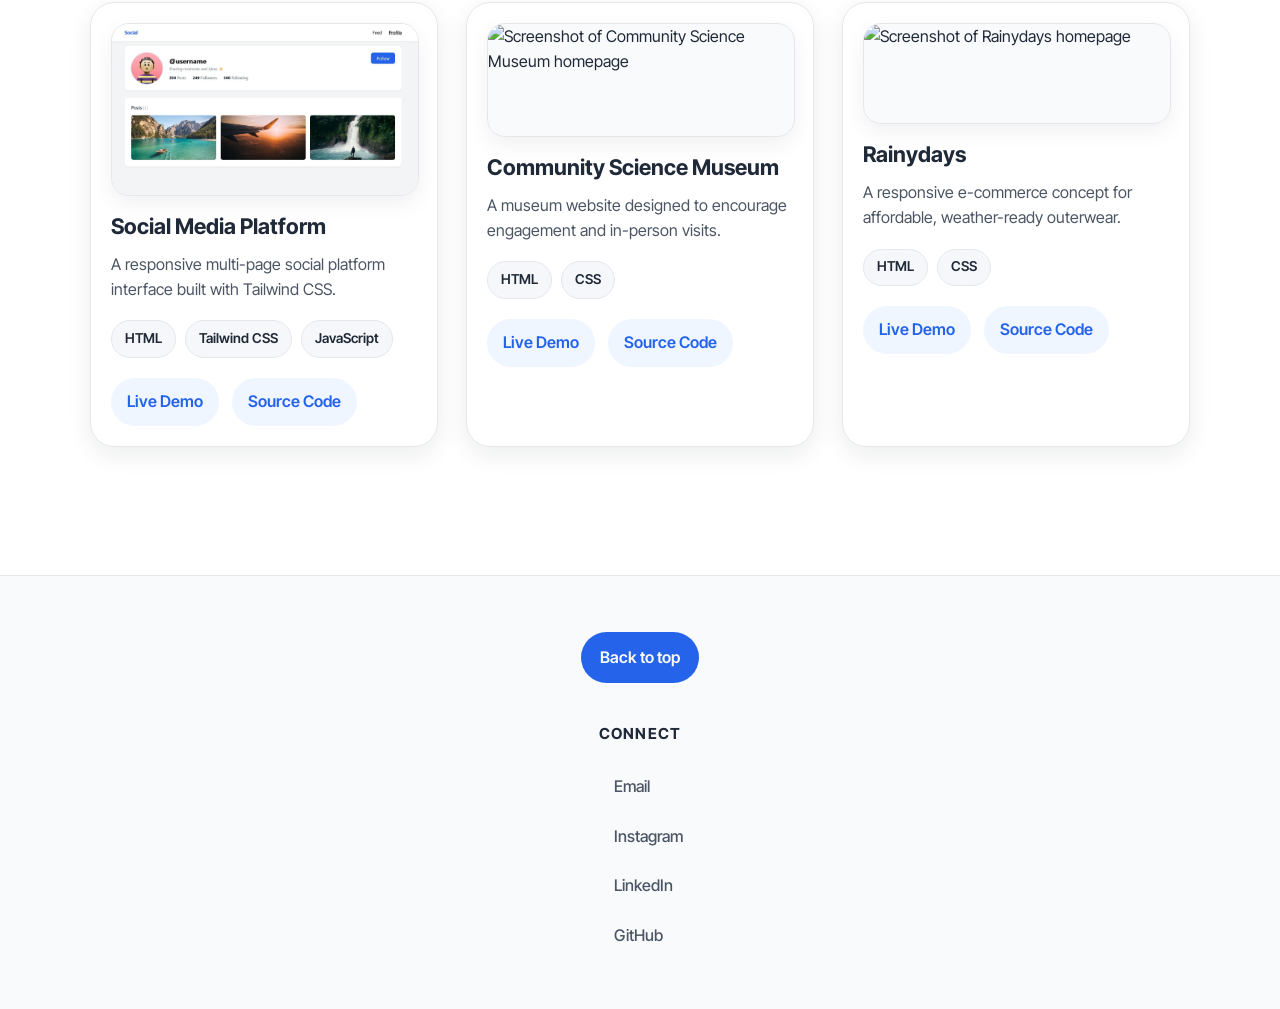
==== commit f7807357: "opening and closing tag fixed for holidaze and smp" ====
--- a/index.html
+++ b/index.html
@@ -124,13 +124,17 @@
                 <span>API</span>
               </div>
               <div class="project-links">
-                <a>
+                <a
                   href="https://holidazebookingplatform.netlify.app/"
-                  target="_blank" rel="noopener noreferrer" >Live Demo</a
-                >
-                <a>
+                  target="_blank"
+                  rel="noopener noreferrer"
+                  >Live Demo</a
+                >
+                <a
                   href="https://github.com/JKollerud/holidaze-booking-platform"
-                  target="_blank" rel="noopener noreferrer" >Source Code</a
+                  target="_blank"
+                  rel="noopener noreferrer"
+                  >Source Code</a
                 >
               </div>
             </div>
@@ -310,13 +314,17 @@
                 <span>JavaScript</span>
               </div>
               <div class="project-links">
-                <a>
+                <a
                   href="https://social-media-platform-cssframeworks.netlify.app/"
-                  target="_blank" rel="noopener noreferrer" >Live Demo</a
-                >
-                <a>
+                  target="_blank"
+                  rel="noopener noreferrer"
+                  >Live Demo</a
+                >
+                <a
                   href="https://github.com/JKollerud/smp-css-frameworks"
-                  target="_blank" rel="noopener noreferrer" >Source Code</a
+                  target="_blank"
+                  rel="noopener noreferrer"
+                  >Source Code</a
                 >
               </div>
             </div>
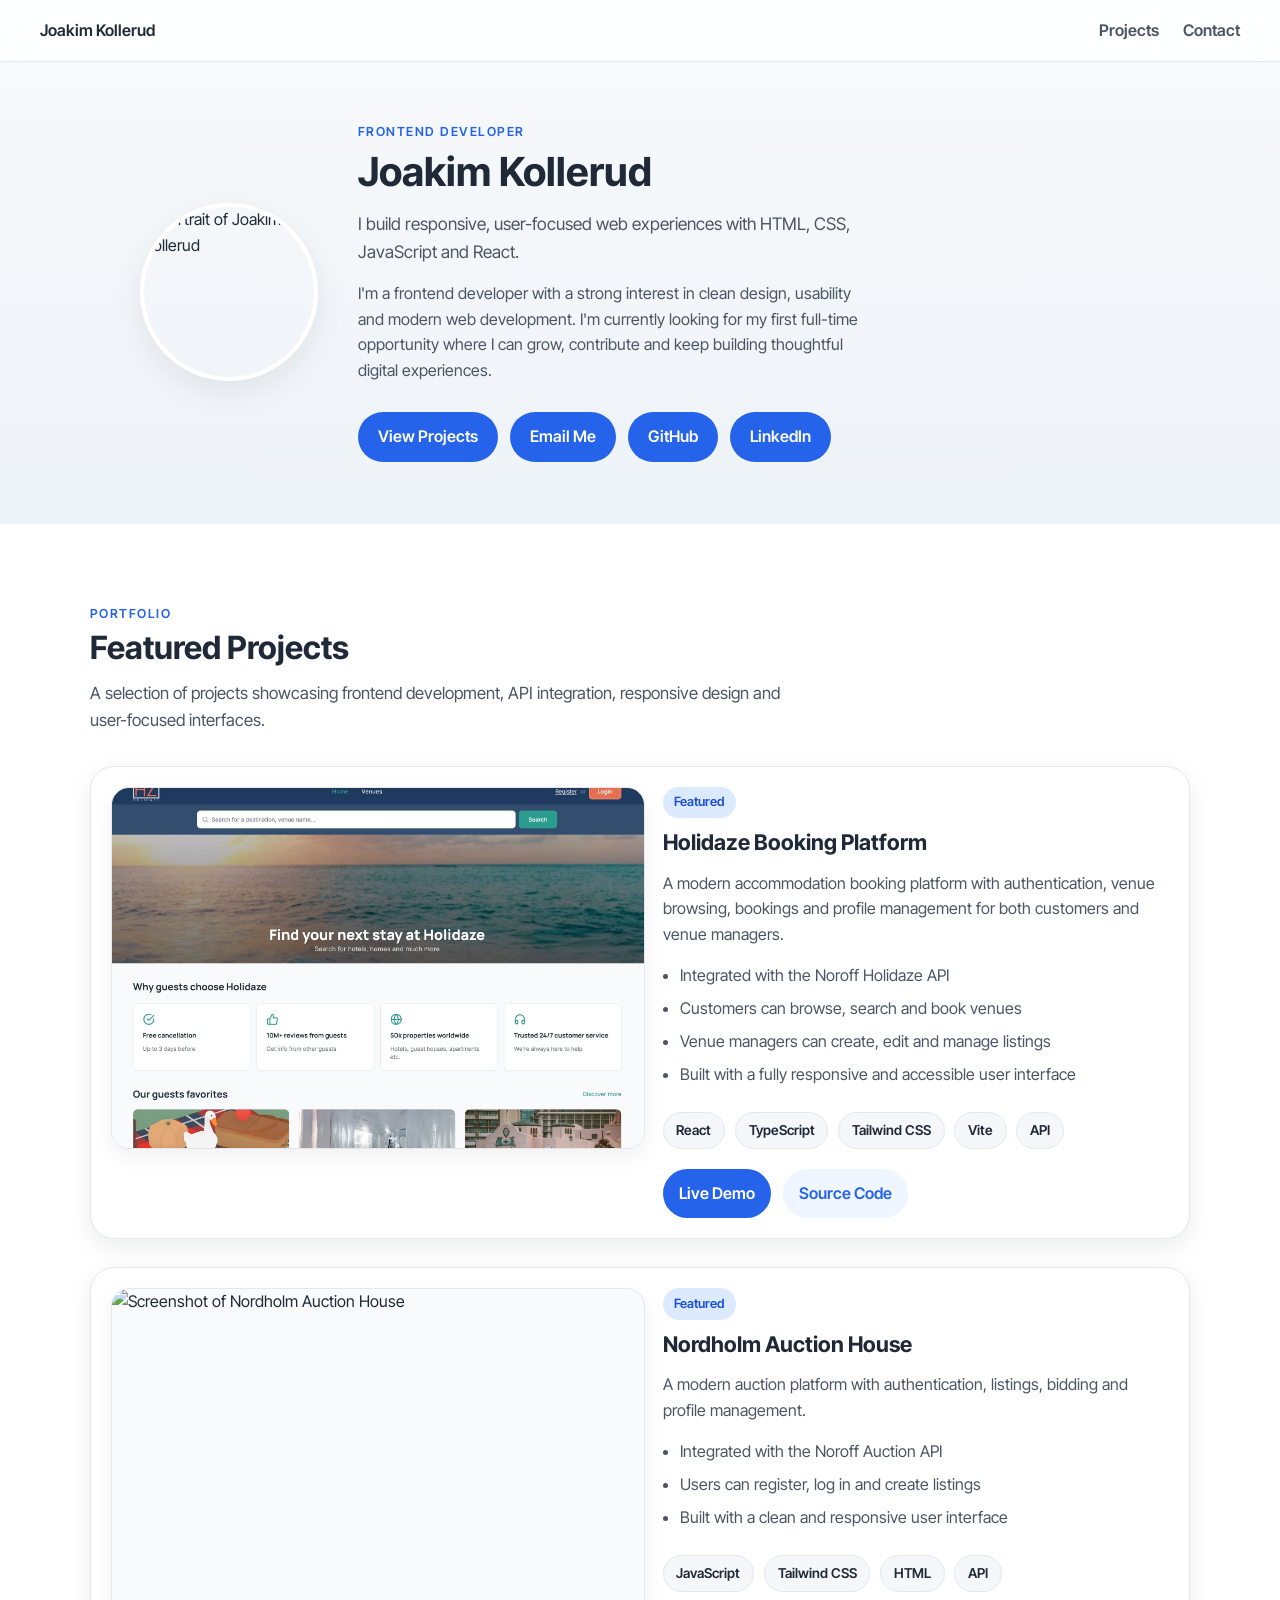
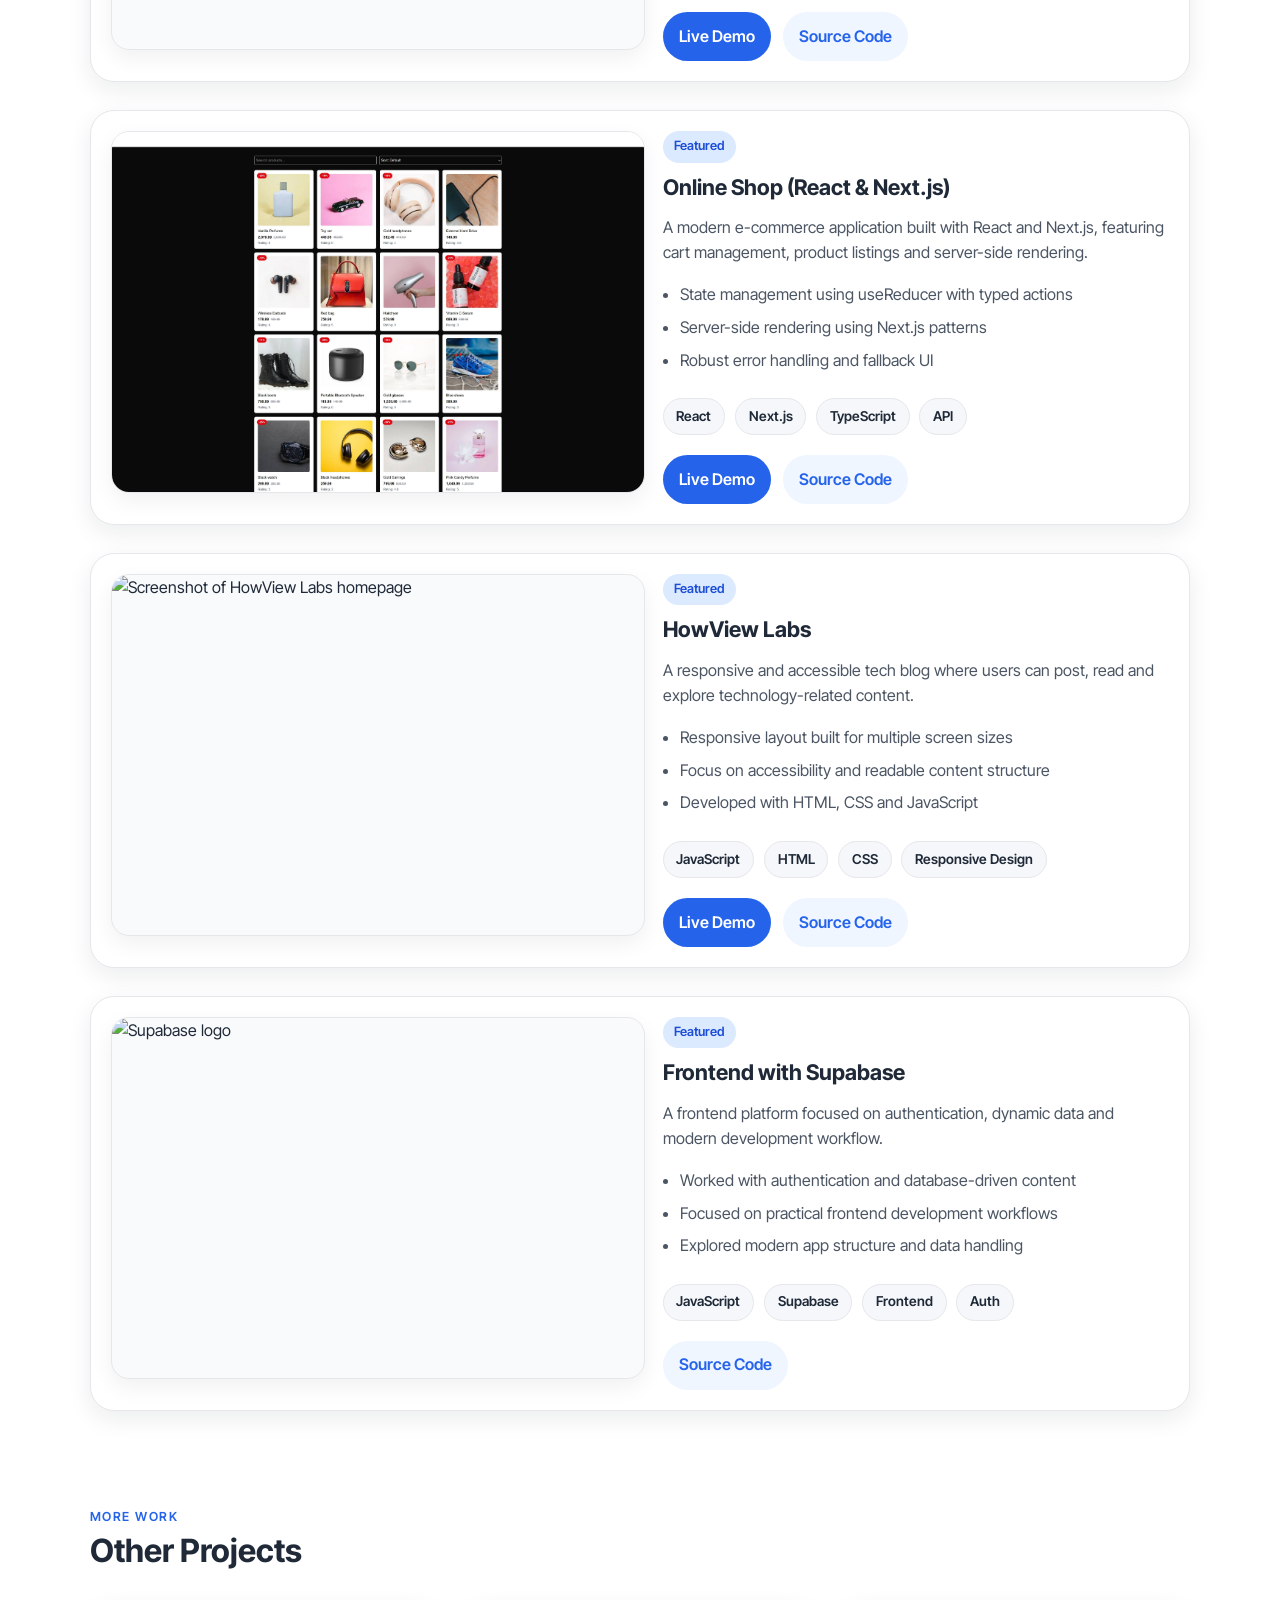
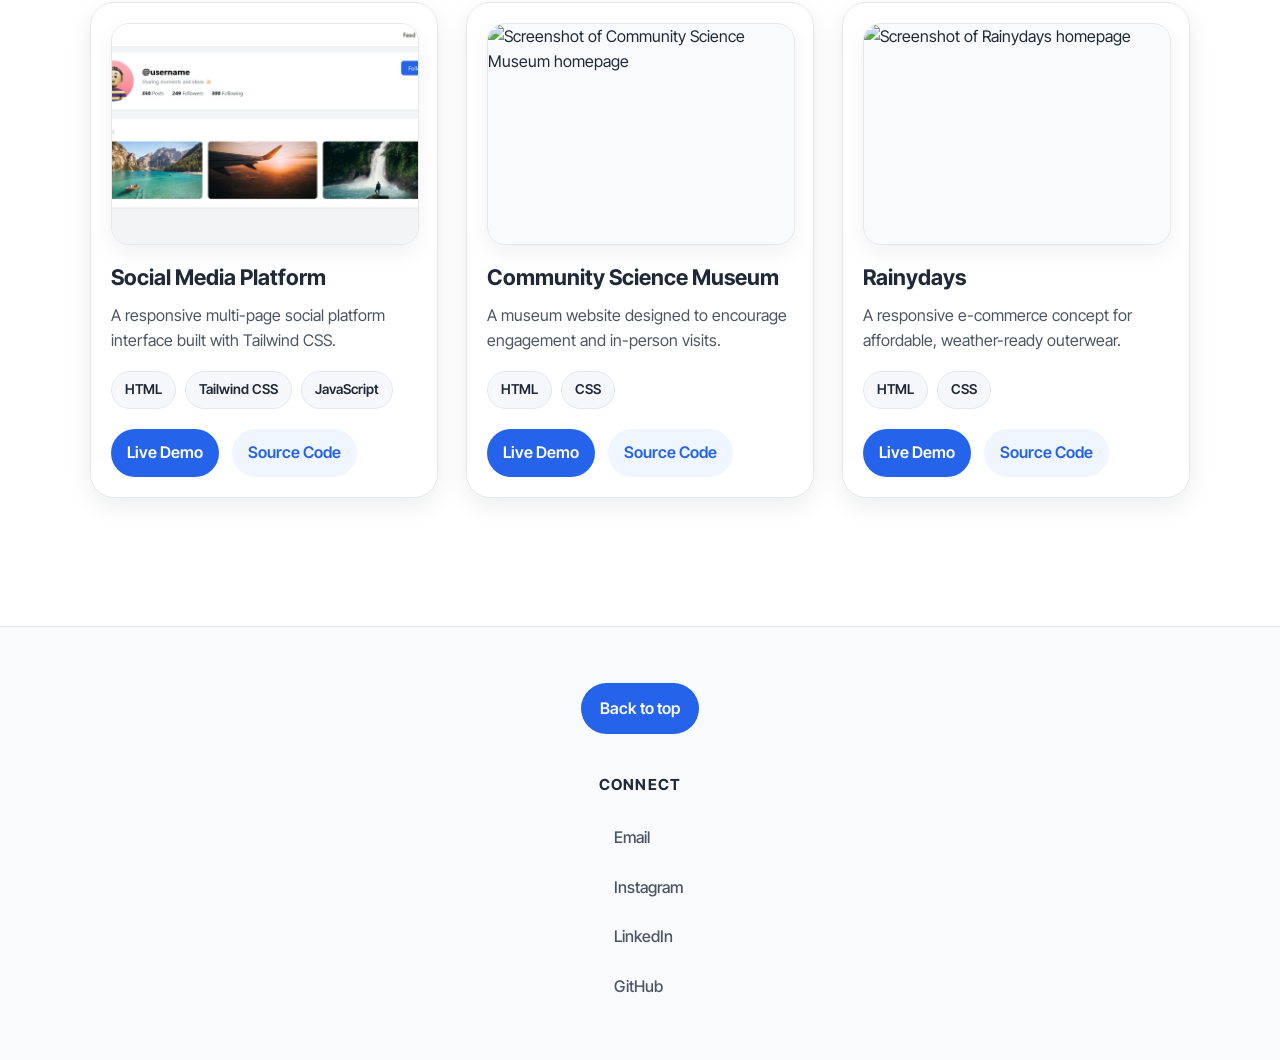
==== commit 77f4830c: "live button darker blue, navbar" ====
--- a/index.html
+++ b/index.html
@@ -44,6 +44,13 @@
     <title>Joakim Kollerud - Portfolio</title>
   </head>
   <body>
+    <nav class="navbar">
+      <span class="nav-name">Joakim Kollerud</span>
+      <div class="nav-links">
+        <a href="#projects">Projects</a>
+        <a href="mailto:j_kollerud@hotmail.com">Contact</a>
+      </div>
+    </nav>
     <header class="ingress_header" id="top">
       <div class="ingress_container">
         <img
@@ -125,6 +132,7 @@
               </div>
               <div class="project-links">
                 <a
+                  class="btn-primary"
                   href="https://holidazebookingplatform.netlify.app/"
                   target="_blank"
                   rel="noopener noreferrer"
@@ -164,6 +172,7 @@
               </div>
               <div class="project-links">
                 <a
+                  class="btn-primary"
                   href="https://semesterproject2jk.netlify.app/"
                   target="_blank"
                   rel="noopener noreferrer"
@@ -204,6 +213,7 @@
               </div>
               <div class="project-links">
                 <a
+                  class="btn-primary"
                   href="https://js-frameworks-online-shop.netlify.app/"
                   target="_blank"
                   rel="noopener noreferrer"
@@ -245,6 +255,7 @@
               </div>
               <div class="project-links">
                 <a
+                  class="btn-primary"
                   href="https://statuesque-cassata-03cc8f.netlify.app"
                   target="_blank"
                   rel="noopener noreferrer"
@@ -315,6 +326,7 @@
               </div>
               <div class="project-links">
                 <a
+                  class="btn-primary"
                   href="https://social-media-platform-cssframeworks.netlify.app/"
                   target="_blank"
                   rel="noopener noreferrer"
@@ -346,6 +358,7 @@
               </div>
               <div class="project-links">
                 <a
+                  class="btn-primary"
                   href="https://communitysciencem.netlify.app"
                   target="_blank"
                   rel="noopener noreferrer"
@@ -377,6 +390,7 @@
               </div>
               <div class="project-links">
                 <a
+                  class="btn-primary"
                   href="https://rainydaysclothing.netlify.app"
                   target="_blank"
                   rel="noopener noreferrer"
--- a/styles.css
+++ b/styles.css
@@ -197,6 +197,20 @@
 
 .projects-grid-small {
   grid-template-columns: repeat(auto-fit, minmax(280px, 1fr));
+}
+
+.projects-grid-small .project_card {
+  display: flex;
+  flex-direction: column;
+}
+
+.projects-grid-small .project_card img {
+  height: 220px;
+  object-fit: cover;
+}
+
+.projects-grid-small .project_content {
+  flex: 1;
 }
 
 .project_card {
@@ -292,7 +306,8 @@
   display: flex;
   flex-wrap: wrap;
   gap: 0.8rem;
-  margin-top: 1.25rem;
+  margin-top: auto;
+  padding-top: 1.25rem;
 }
 
 .project-links a {
@@ -310,6 +325,15 @@
     color 0.25s ease;
 }
 
+.project-links a.btn-primary {
+  background-color: var(--color-blue-prime);
+  color: white;
+}
+
+.project-links a.btn-primary:hover {
+  background-color: var(--color-blue-tert);
+}
+
 .project-links a:hover {
   background-color: var(--color-blue-prime);
   color: white;
@@ -387,12 +411,55 @@
   background-color: var(--color-blue-tert);
 }
 
+/* navbar */
+
+.navbar {
+  position: fixed;
+  top: 0;
+  left: 0;
+  right: 0;
+  z-index: 100;
+  display: flex;
+  align-items: center;
+  justify-content: space-between;
+  padding: 1.1rem 2.5rem;
+  background: rgba(255, 255, 255, 0.85);
+  backdrop-filter: blur(10px);
+  border-bottom: 1px solid var(--color-border);
+}
+
+.nav-name {
+  font-weight: var(--font-bold);
+  color: var(--color-primary);
+}
+
+.nav-links {
+  display: flex;
+  gap: 1.5rem;
+}
+
+.nav-links a {
+  text-decoration: none;
+  font-weight: var(--font-bold);
+  color: var(--color-secondary);
+  transition: color 0.2s ease;
+}
+
+.nav-links a:hover {
+  color: var(--color-blue-prime);
+}
+
 /* Tablet/Desktop layout */
 
 @media (min-width: 860px) {
   .project_card.featured {
     grid-template-columns: 1.05fr 1fr;
-    align-items: start;
+    align-items: stretch;
+  }
+
+  .project_card.featured img {
+    height: 100%;
+    min-height: 280px;
   }
 }
 
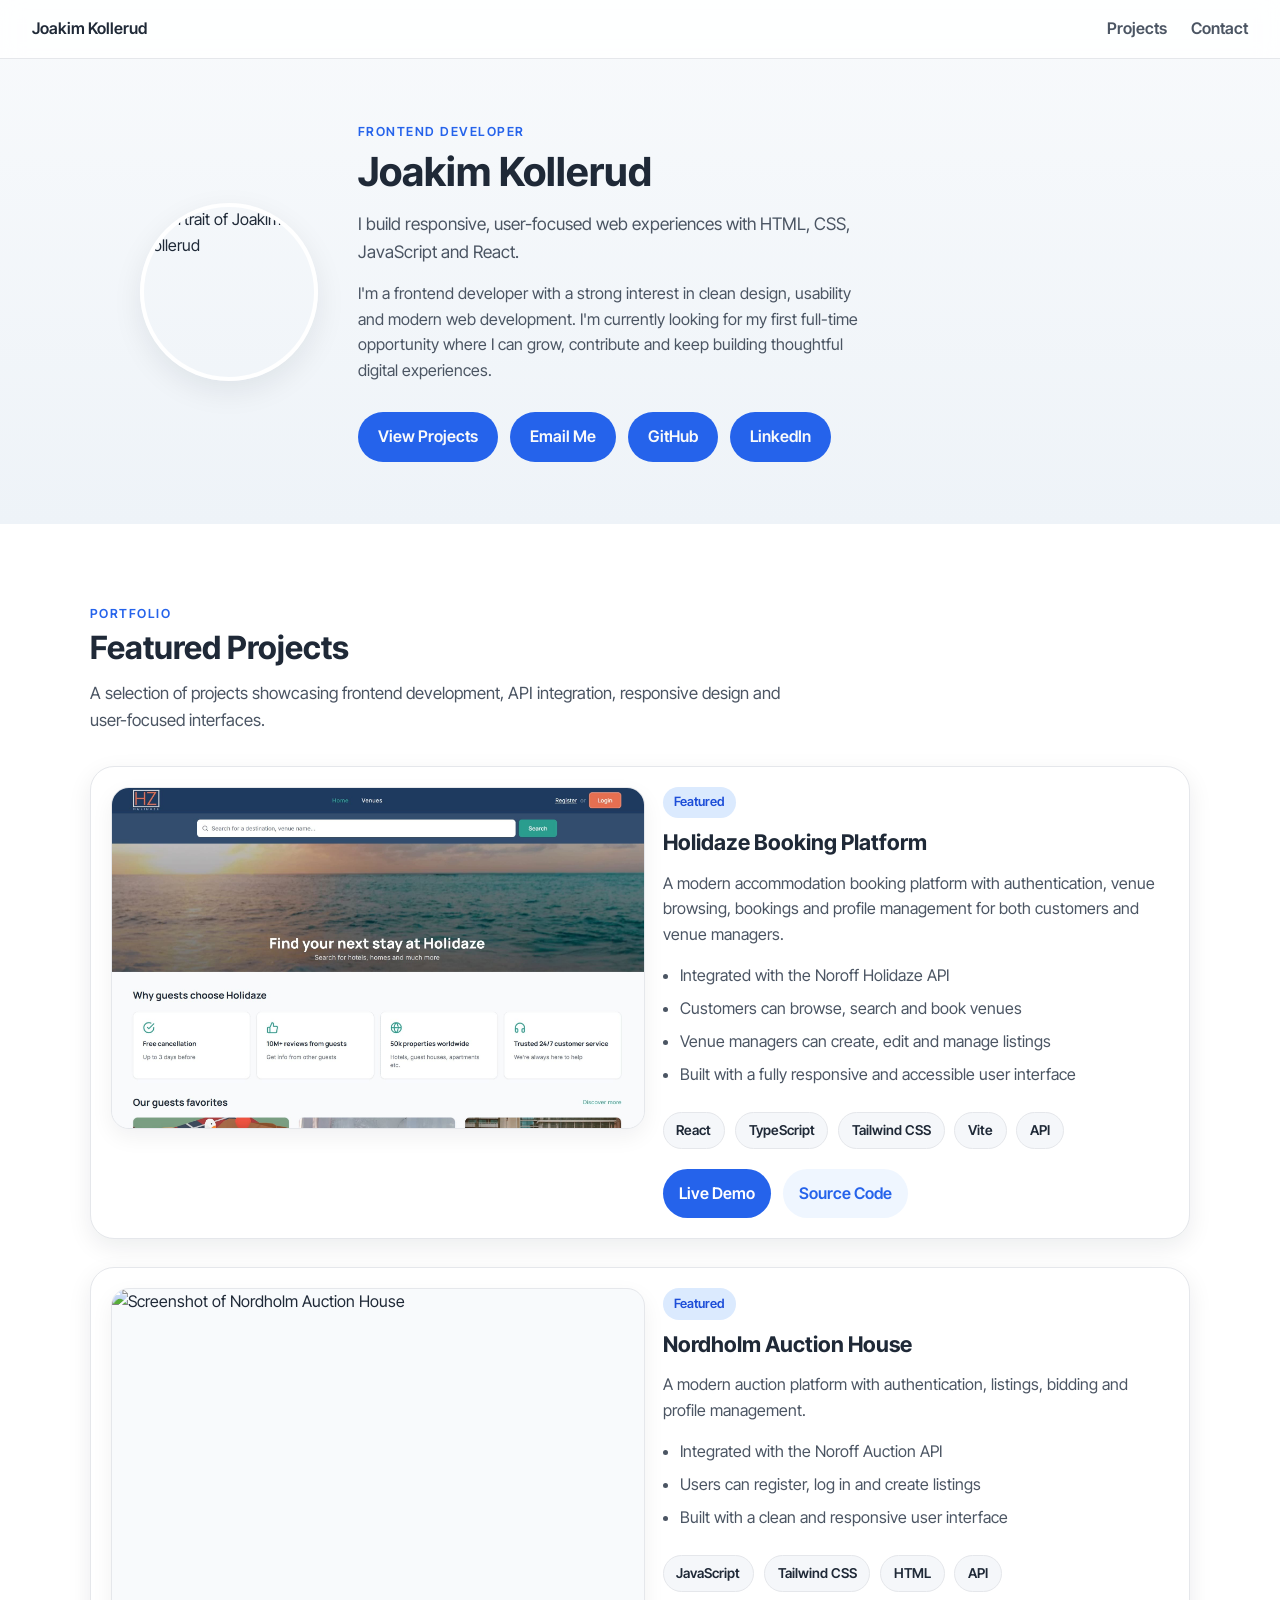
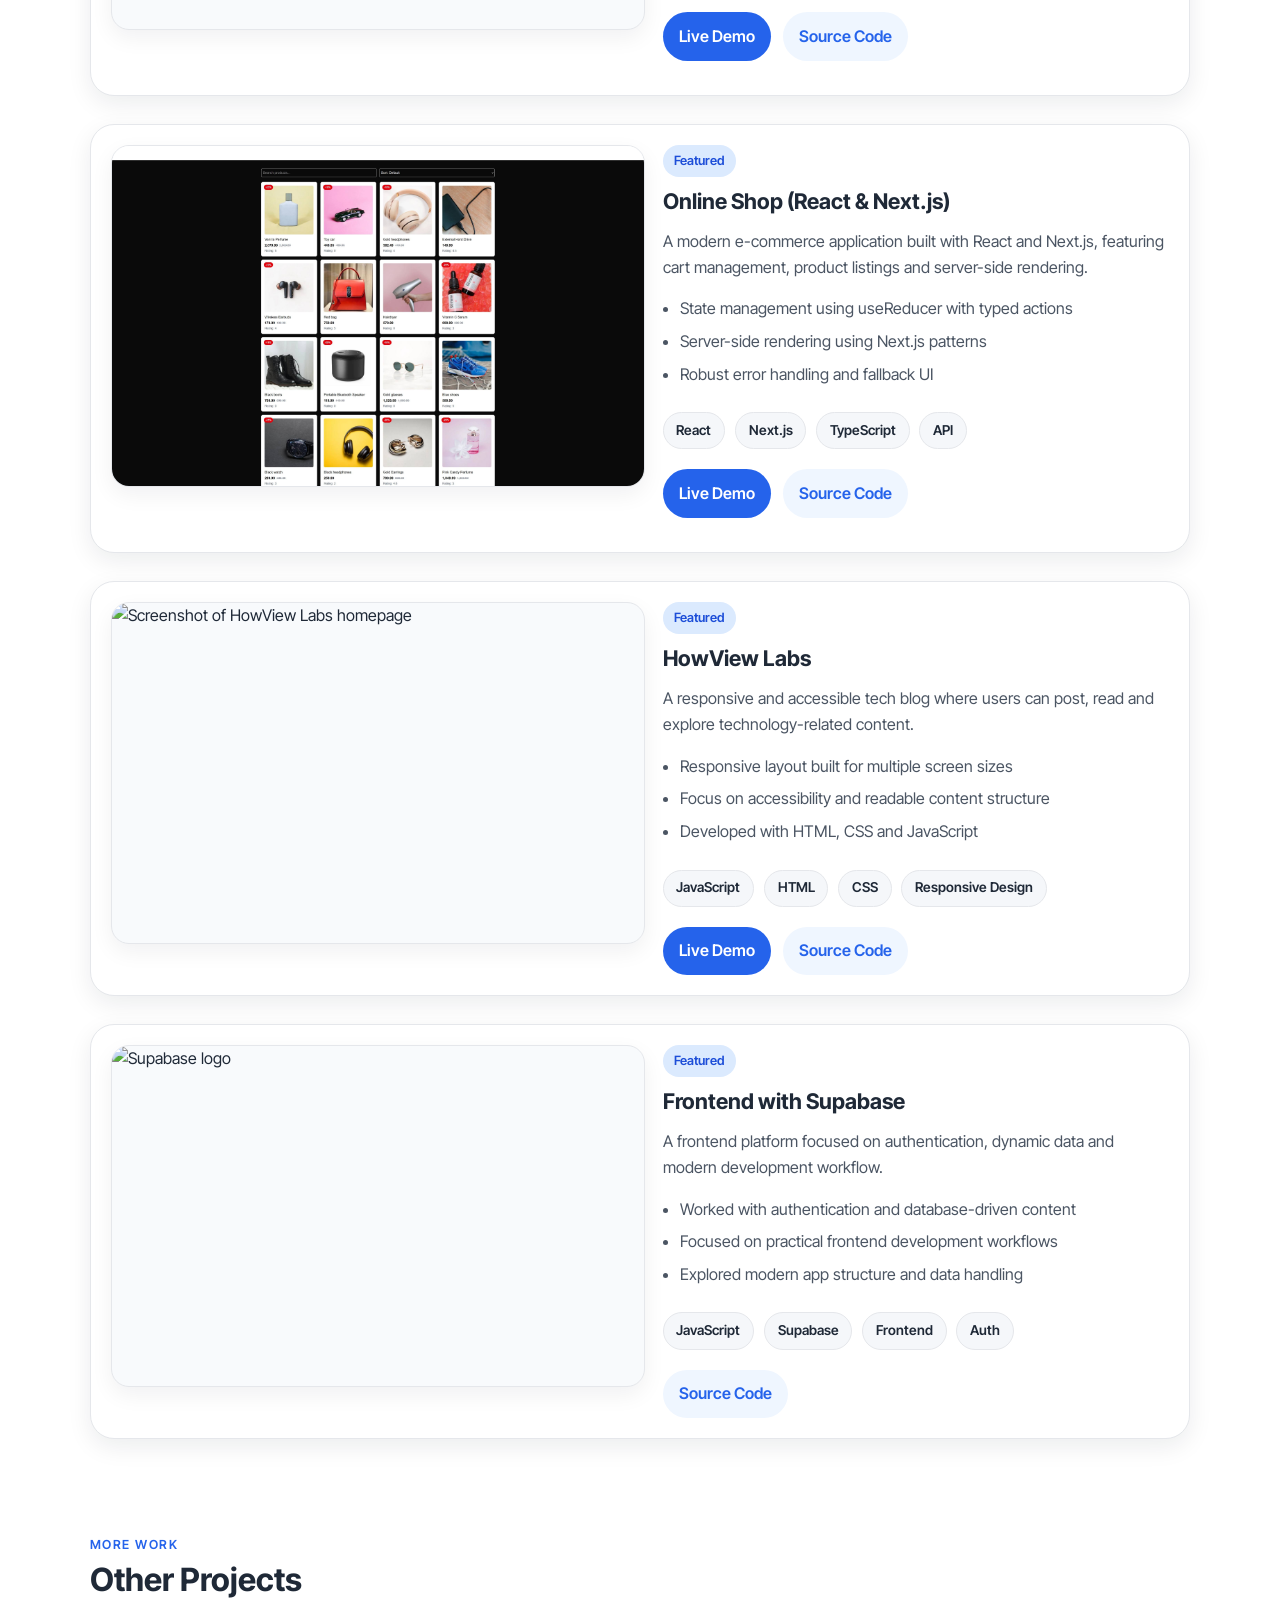
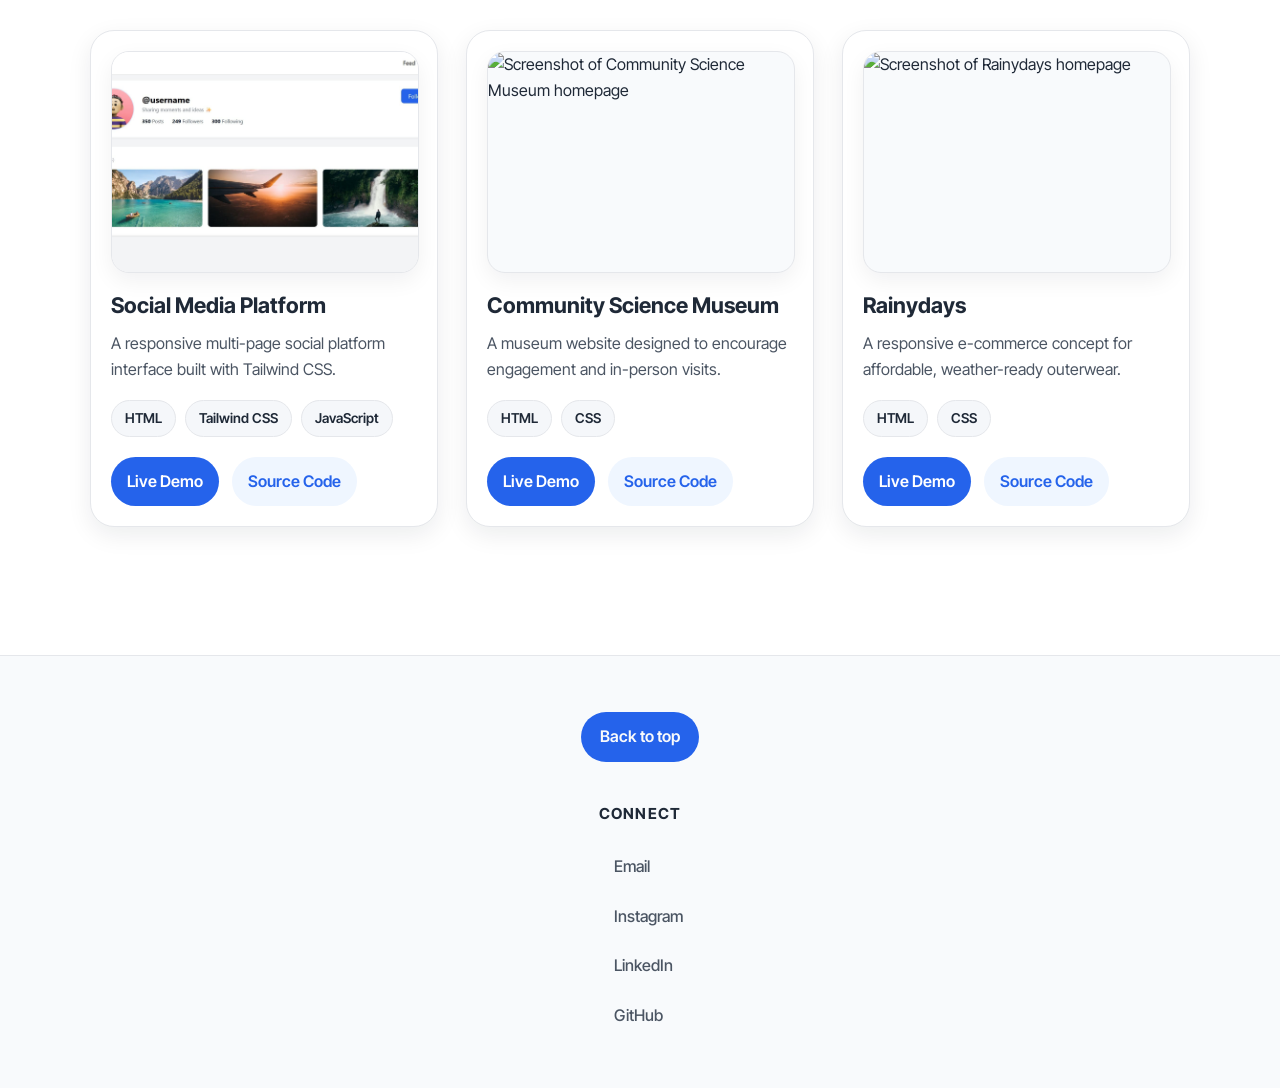
==== commit aa060c88: "added article page for holidaze, nordholm and onlineshop, added article css that matches index" ====
--- a/index.html
+++ b/index.html
@@ -45,12 +45,13 @@
   </head>
   <body>
     <nav class="navbar">
-      <span class="nav-name">Joakim Kollerud</span>
+      <a href="#top" class="nav-name">Joakim Kollerud</a>
       <div class="nav-links">
         <a href="#projects">Projects</a>
         <a href="mailto:j_kollerud@hotmail.com">Contact</a>
       </div>
     </nav>
+
     <header class="ingress_header" id="top">
       <div class="ingress_container">
         <img
@@ -77,20 +78,19 @@
               href="https://github.com/JKollerud"
               target="_blank"
               rel="noopener noreferrer"
+              >GitHub</a
             >
-              GitHub
-            </a>
             <a
               href="https://linkedin.com/in/joakim-kollerud-723803369"
               target="_blank"
               rel="noopener noreferrer"
+              >LinkedIn</a
             >
-              LinkedIn
-            </a>
           </div>
         </div>
       </div>
     </header>
+
     <main>
       <section class="projects" id="projects">
         <div class="section-heading">
@@ -102,11 +102,19 @@
           </p>
         </div>
         <div class="projects-grid">
-          <article class="project_card featured">
-            <img
-              src="/img/holidaze_screenshot.jpg"
-              alt="Screenshot of Holidaze Booking Platform"
-            />
+          <article class="project_card featured linked">
+            <a
+              href="project-holidaze.html"
+              class="card-overlay"
+              aria-label="Read more about Holidaze"
+            ></a>
+            <div class="card-image-wrap">
+              <img
+                src="/img/holidaze_screenshot.jpg"
+                alt="Screenshot of Holidaze Booking Platform"
+              />
+              <p class="card-read-more">Click to read more</p>
+            </div>
             <div class="project_content">
               <p class="project_badge">Featured</p>
               <h3>Holidaze Booking Platform</h3>
@@ -147,11 +155,20 @@
               </div>
             </div>
           </article>
-          <article class="project_card featured">
-            <img
-              src="/img/nordholmauctions_screenshot.jpg"
-              alt="Screenshot of Nordholm Auction House"
-            />
+
+          <article class="project_card featured linked">
+            <a
+              href="project-nordholm.html"
+              class="card-overlay"
+              aria-label="Read more about Nordholm"
+            ></a>
+            <div class="card-image-wrap">
+              <img
+                src="/img/nordholmauctions_screenshot.jpg"
+                alt="Screenshot of Nordholm Auction House"
+              />
+              <p class="card-read-more">Click to read more</p>
+            </div>
             <div class="project_content">
               <p class="project_badge">Featured</p>
               <h3>Nordholm Auction House</h3>
@@ -179,19 +196,29 @@
                   >Live Demo</a
                 >
                 <a
-                  href="https://github.com/JKollerud/semesterProject2"
-                  target="_blank"
-                  rel="noopener noreferrer"
-                  >Source Code</a
-                >
-              </div>
-            </div>
-          </article>
-          <article class="project_card featured">
-            <img
-              src="/img/online_shop_screenshot.jpg"
-              alt="Screenshot of online shop project"
-            />
+                  href="https://github.com/JKollerud/Nordholm-Auction-House-SP2"
+                  target="_blank"
+                  rel="noopener noreferrer"
+                  >Source Code</a
+                >
+              </div>
+            </div>
+          </article>
+
+          <!-- Online Shop -->
+          <article class="project_card featured linked">
+            <a
+              href="project-onlineshop.html"
+              class="card-overlay"
+              aria-label="Read more about Online Shop"
+            ></a>
+            <div class="card-image-wrap">
+              <img
+                src="/img/online_shop_screenshot.jpg"
+                alt="Screenshot of online shop project"
+              />
+              <p class="card-read-more">Click to read more</p>
+            </div>
             <div class="project_content">
               <p class="project_badge">Featured</p>
               <h3>Online Shop (React & Next.js)</h3>
@@ -217,19 +244,19 @@
                   href="https://js-frameworks-online-shop.netlify.app/"
                   target="_blank"
                   rel="noopener noreferrer"
-                >
-                  Live Demo
-                </a>
+                  >Live Demo</a
+                >
                 <a
                   href="https://github.com/NoroffFEU/jsfw-2025-v1-jk-jsframeworks"
                   target="_blank"
                   rel="noopener noreferrer"
-                >
-                  Source Code
-                </a>
-              </div>
-            </div>
-          </article>
+                  >Source Code</a
+                >
+              </div>
+            </div>
+          </article>
+
+          <!-- HowView Labs -->
           <article class="project_card featured">
             <img
               src="/img/howviewlabs_screenshot.jpg"
@@ -270,6 +297,8 @@
               </div>
             </div>
           </article>
+
+          <!-- Supabase -->
           <article class="project_card featured">
             <img src="/img/supabase_logo.jpg" alt="Supabase logo" />
             <div class="project_content">
@@ -302,12 +331,14 @@
           </article>
         </div>
       </section>
+
       <section class="projects other-projects">
         <div class="section-heading">
           <p class="section-label">More Work</p>
           <h2>Other Projects</h2>
         </div>
         <div class="projects-grid projects-grid-small">
+          <!-- Social Media Platform -->
           <article class="project_card compact">
             <img
               src="/img/smp_screenshot.jpg"
@@ -341,6 +372,8 @@
               </div>
             </div>
           </article>
+
+          <!-- Community Science Museum -->
           <article class="project_card compact">
             <img
               src="/img/community_science_museum_screenshot.jpg"
@@ -373,6 +406,8 @@
               </div>
             </div>
           </article>
+
+          <!-- Rainydays -->
           <article class="project_card compact">
             <img
               src="/img/rainydays_screenshot.jpg"
@@ -408,6 +443,7 @@
         </div>
       </section>
     </main>
+
     <footer class="footer">
       <section>
         <div class="footer_button">
@@ -417,32 +453,28 @@
       <section class="connect_footer">
         <h3>Connect</h3>
         <a href="mailto:j_kollerud@hotmail.com">
-          <i class="fa-solid fa-envelope"></i>
-          Email
+          <i class="fa-solid fa-envelope"></i> Email
         </a>
         <a
           href="https://www.instagram.com/skrollefanten"
           target="_blank"
           rel="noopener noreferrer"
         >
-          <i class="fa-brands fa-instagram"></i>
-          Instagram
+          <i class="fa-brands fa-instagram"></i> Instagram
         </a>
         <a
           href="https://linkedin.com/in/joakim-kollerud-723803369"
           target="_blank"
           rel="noopener noreferrer"
         >
-          <i class="fa-brands fa-linkedin"></i>
-          LinkedIn
+          <i class="fa-brands fa-linkedin"></i> LinkedIn
         </a>
         <a
           href="https://github.com/JKollerud"
           target="_blank"
           rel="noopener noreferrer"
         >
-          <i class="fa-brands fa-github"></i>
-          GitHub
+          <i class="fa-brands fa-github"></i> GitHub
         </a>
       </section>
     </footer>
--- a/styles.css
+++ b/styles.css
@@ -45,6 +45,45 @@
   background-color: var(--bg-main);
   color: var(--color-primary);
   line-height: 1.6;
+}
+
+/* Navbar */
+
+.navbar {
+  position: fixed;
+  top: 0;
+  left: 0;
+  right: 0;
+  z-index: 100;
+  display: flex;
+  align-items: center;
+  justify-content: space-between;
+  padding: 1rem 2rem;
+  background: rgba(255, 255, 255, 0.85);
+  backdrop-filter: blur(10px);
+  border-bottom: 1px solid var(--color-border);
+}
+
+.nav-name {
+  font-weight: var(--font-bold);
+  color: var(--color-primary);
+  text-decoration: none;
+}
+
+.nav-links {
+  display: flex;
+  gap: 1.5rem;
+}
+
+.nav-links a {
+  text-decoration: none;
+  font-weight: var(--font-bold);
+  color: var(--color-secondary);
+  transition: color 0.2s ease;
+}
+
+.nav-links a:hover {
+  color: var(--color-blue-prime);
 }
 
 /* Header */
@@ -212,6 +251,8 @@
 .projects-grid-small .project_content {
   flex: 1;
 }
+
+/* Project card */
 
 .project_card {
   display: grid;
@@ -306,8 +347,7 @@
   display: flex;
   flex-wrap: wrap;
   gap: 0.8rem;
-  margin-top: auto;
-  padding-top: 1.25rem;
+  margin-top: 1.25rem;
 }
 
 .project-links a {
@@ -325,6 +365,13 @@
     color 0.25s ease;
 }
 
+.project-links a:hover {
+  background-color: var(--color-blue-prime);
+  color: white;
+}
+
+/* Button hierarchy */
+
 .project-links a.btn-primary {
   background-color: var(--color-blue-prime);
   color: white;
@@ -332,10 +379,6 @@
 
 .project-links a.btn-primary:hover {
   background-color: var(--color-blue-tert);
-}
-
-.project-links a:hover {
-  background-color: var(--color-blue-prime);
   color: white;
 }
 
@@ -345,6 +388,60 @@
 
 .other-projects {
   padding-top: 1rem;
+}
+
+/* Whole-card overlay for linked featured cards */
+
+.project_card.featured.linked {
+  position: relative;
+}
+
+.project_card.featured.linked > a.card-overlay {
+  position: absolute;
+  inset: 0;
+  border-radius: var(--border-radius-large);
+  z-index: 1;
+}
+
+.project_card.featured.linked .project_content,
+.project_card.featured.linked .project-links {
+  position: relative;
+  z-index: 2;
+}
+
+.card-image-wrap {
+  display: flex;
+  flex-direction: column;
+}
+
+.card-image-wrap img {
+  width: 100%;
+  height: 340px;
+  object-fit: cover;
+  object-position: top;
+  border-radius: var(--border-radius-medium);
+  border: 1px solid var(--color-border);
+  box-shadow: 0 8px 22px rgba(15, 23, 42, 0.06);
+  background-color: #f8fafc;
+}
+
+.card-read-more {
+  margin: 0.6rem 0 0;
+  text-align: center;
+  font-size: 0.8rem;
+  font-weight: var(--font-bold);
+  color: white;
+  background-color: rgba(15, 23, 42, 0.8);
+  padding: 0.4rem 0.9rem;
+  border-radius: 999px;
+  width: fit-content;
+  margin: 0.75rem auto 0;
+  opacity: 0;
+  transition: opacity 0.2s ease;
+}
+
+.project_card.featured.linked:hover .card-read-more {
+  opacity: 1;
 }
 
 /* Footer */
@@ -411,55 +508,19 @@
   background-color: var(--color-blue-tert);
 }
 
-/* navbar */
-
-.navbar {
-  position: fixed;
-  top: 0;
-  left: 0;
-  right: 0;
-  z-index: 100;
-  display: flex;
-  align-items: center;
-  justify-content: space-between;
-  padding: 1.1rem 2.5rem;
-  background: rgba(255, 255, 255, 0.85);
-  backdrop-filter: blur(10px);
-  border-bottom: 1px solid var(--color-border);
-}
-
-.nav-name {
-  font-weight: var(--font-bold);
-  color: var(--color-primary);
-}
-
-.nav-links {
-  display: flex;
-  gap: 1.5rem;
-}
-
-.nav-links a {
-  text-decoration: none;
-  font-weight: var(--font-bold);
-  color: var(--color-secondary);
-  transition: color 0.2s ease;
-}
-
-.nav-links a:hover {
-  color: var(--color-blue-prime);
-}
-
 /* Tablet/Desktop layout */
 
 @media (min-width: 860px) {
   .project_card.featured {
     grid-template-columns: 1.05fr 1fr;
-    align-items: stretch;
-  }
-
-  .project_card.featured img {
-    height: 100%;
-    min-height: 280px;
+    align-items: start;
+  }
+
+  .project_card.featured > img,
+  .project_card.featured .card-image-wrap img {
+    height: 340px;
+    object-fit: cover;
+    object-position: top;
   }
 }
 
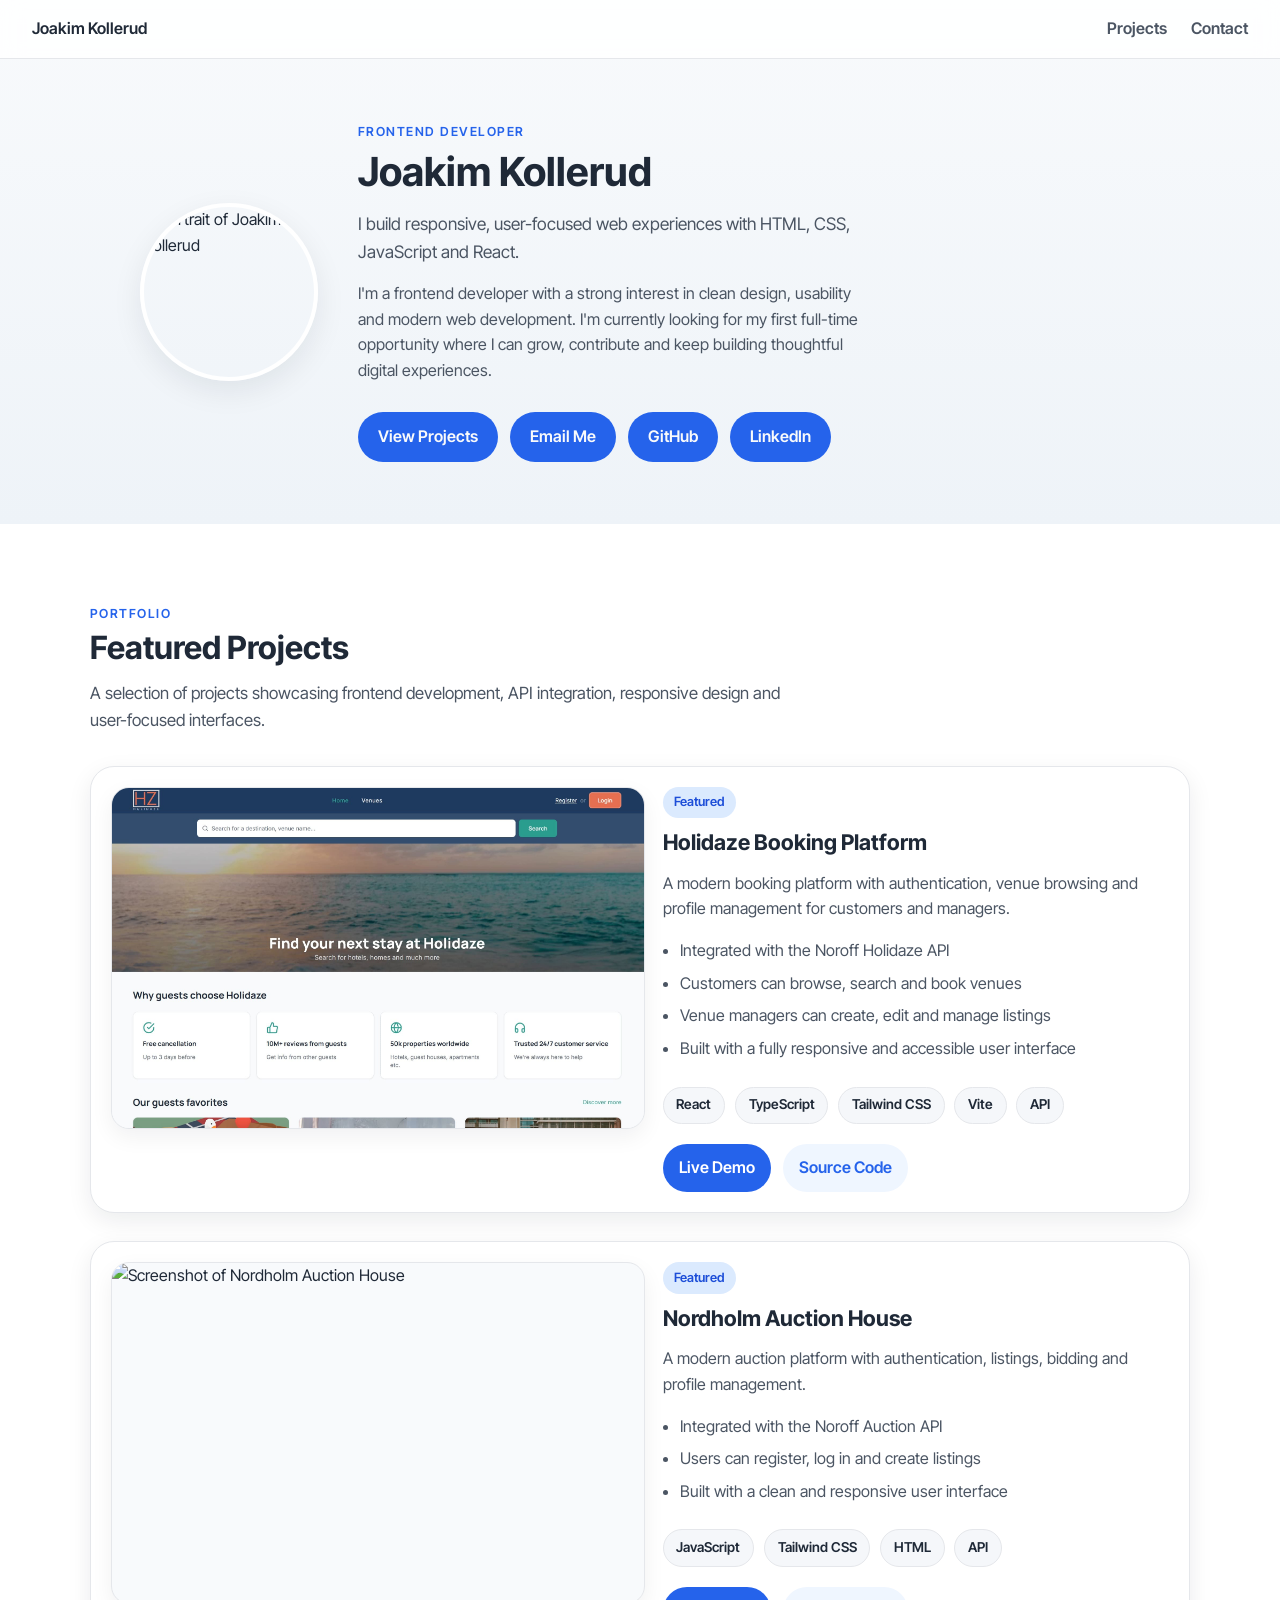
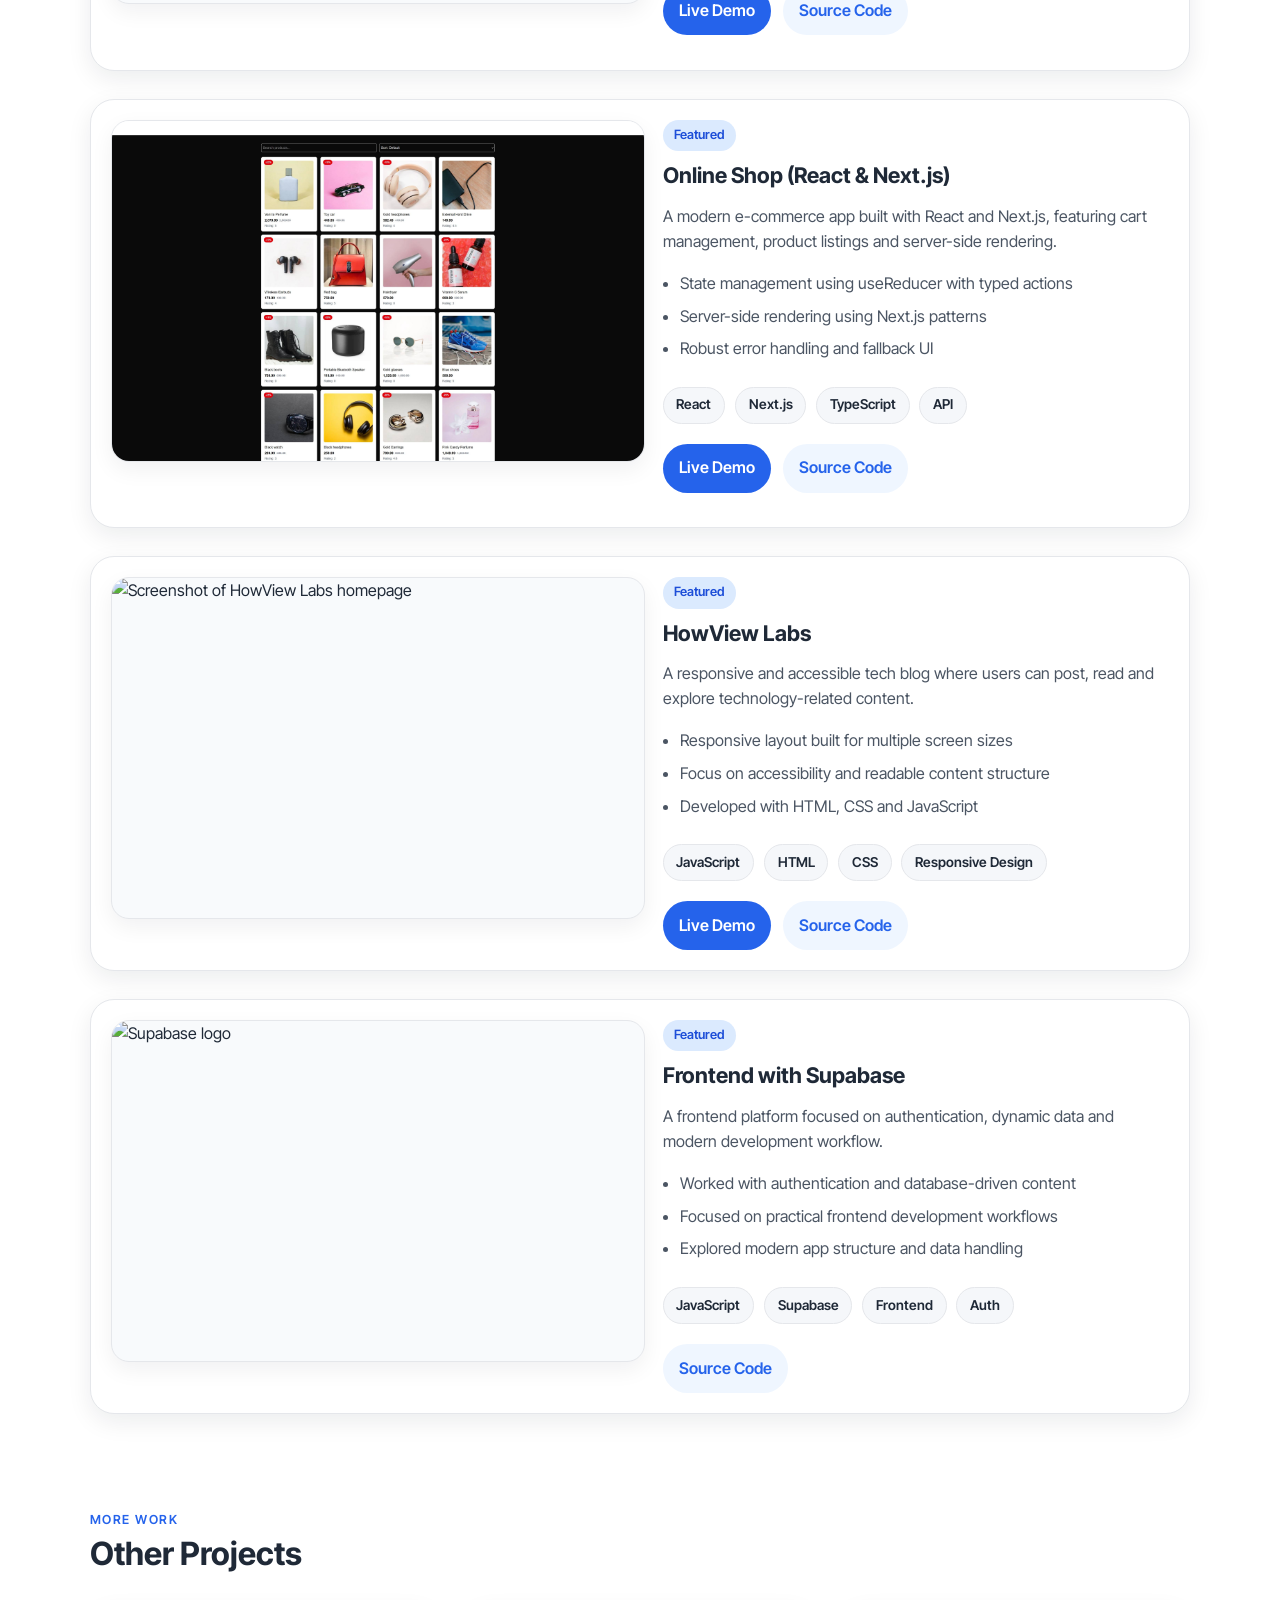
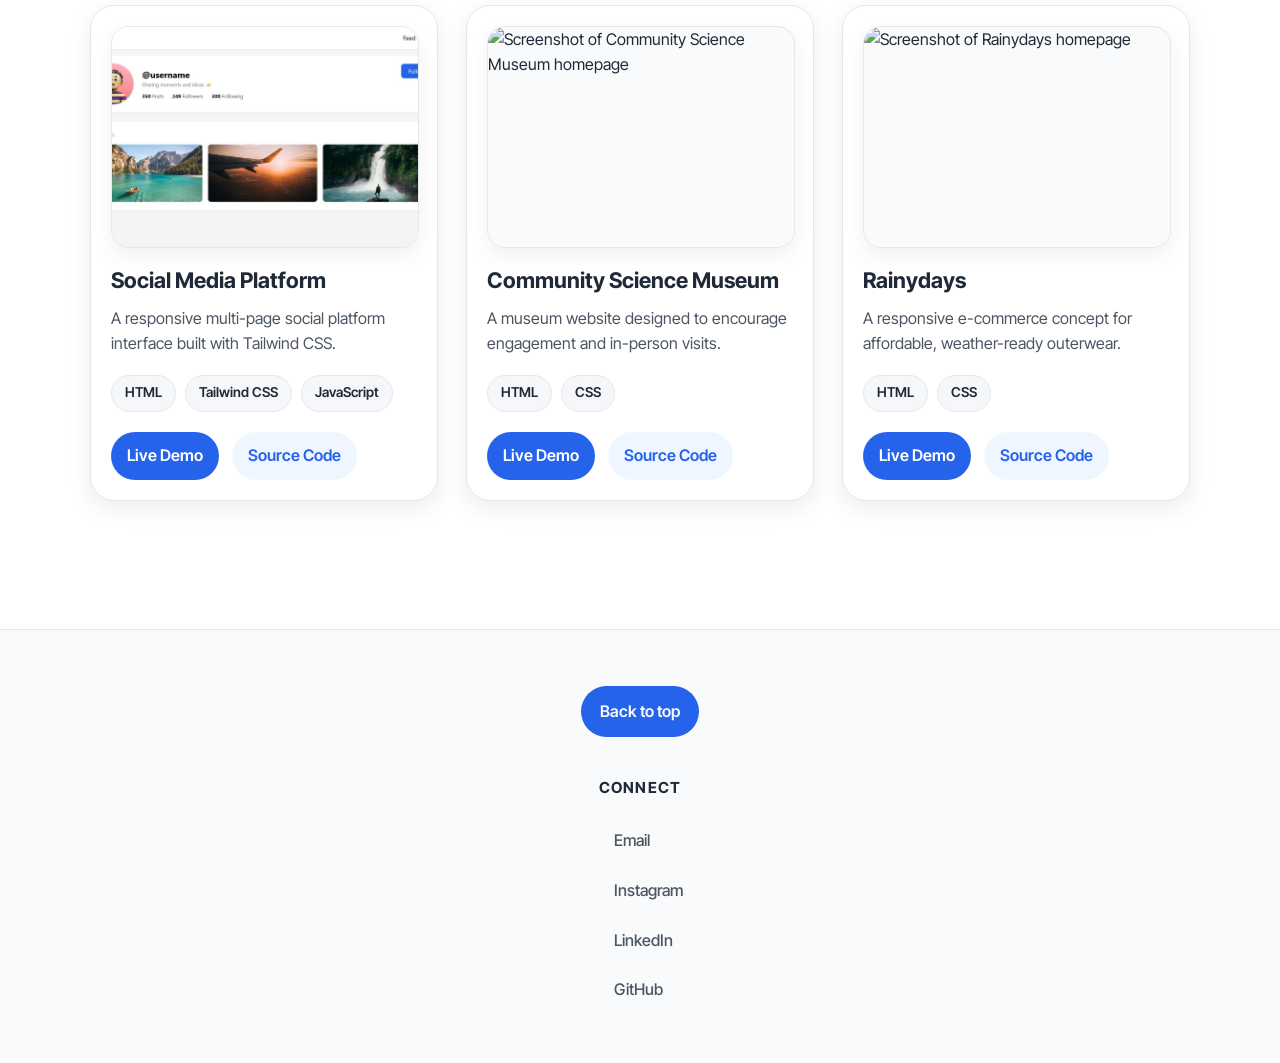
==== commit 8f8e1348: "trimmed project description" ====
--- a/index.html
+++ b/index.html
@@ -102,6 +102,7 @@
           </p>
         </div>
         <div class="projects-grid">
+          <!-- Holidaze -->
           <article class="project_card featured linked">
             <a
               href="project-holidaze.html"
@@ -119,9 +120,8 @@
               <p class="project_badge">Featured</p>
               <h3>Holidaze Booking Platform</h3>
               <p class="project_summary">
-                A modern accommodation booking platform with authentication,
-                venue browsing, bookings and profile management for both
-                customers and venue managers.
+                A modern booking platform with authentication, venue browsing
+                and profile management for customers and managers.
               </p>
               <ul class="project_highlights">
                 <li>Integrated with the Noroff Holidaze API</li>
@@ -156,6 +156,7 @@
             </div>
           </article>
 
+          <!-- Nordholm Auction House -->
           <article class="project_card featured linked">
             <a
               href="project-nordholm.html"
@@ -223,9 +224,8 @@
               <p class="project_badge">Featured</p>
               <h3>Online Shop (React & Next.js)</h3>
               <p class="project_summary">
-                A modern e-commerce application built with React and Next.js,
-                featuring cart management, product listings and server-side
-                rendering.
+                A modern e-commerce app built with React and Next.js, featuring
+                cart management, product listings and server-side rendering.
               </p>
               <ul class="project_highlights">
                 <li>State management using useReducer with typed actions</li>
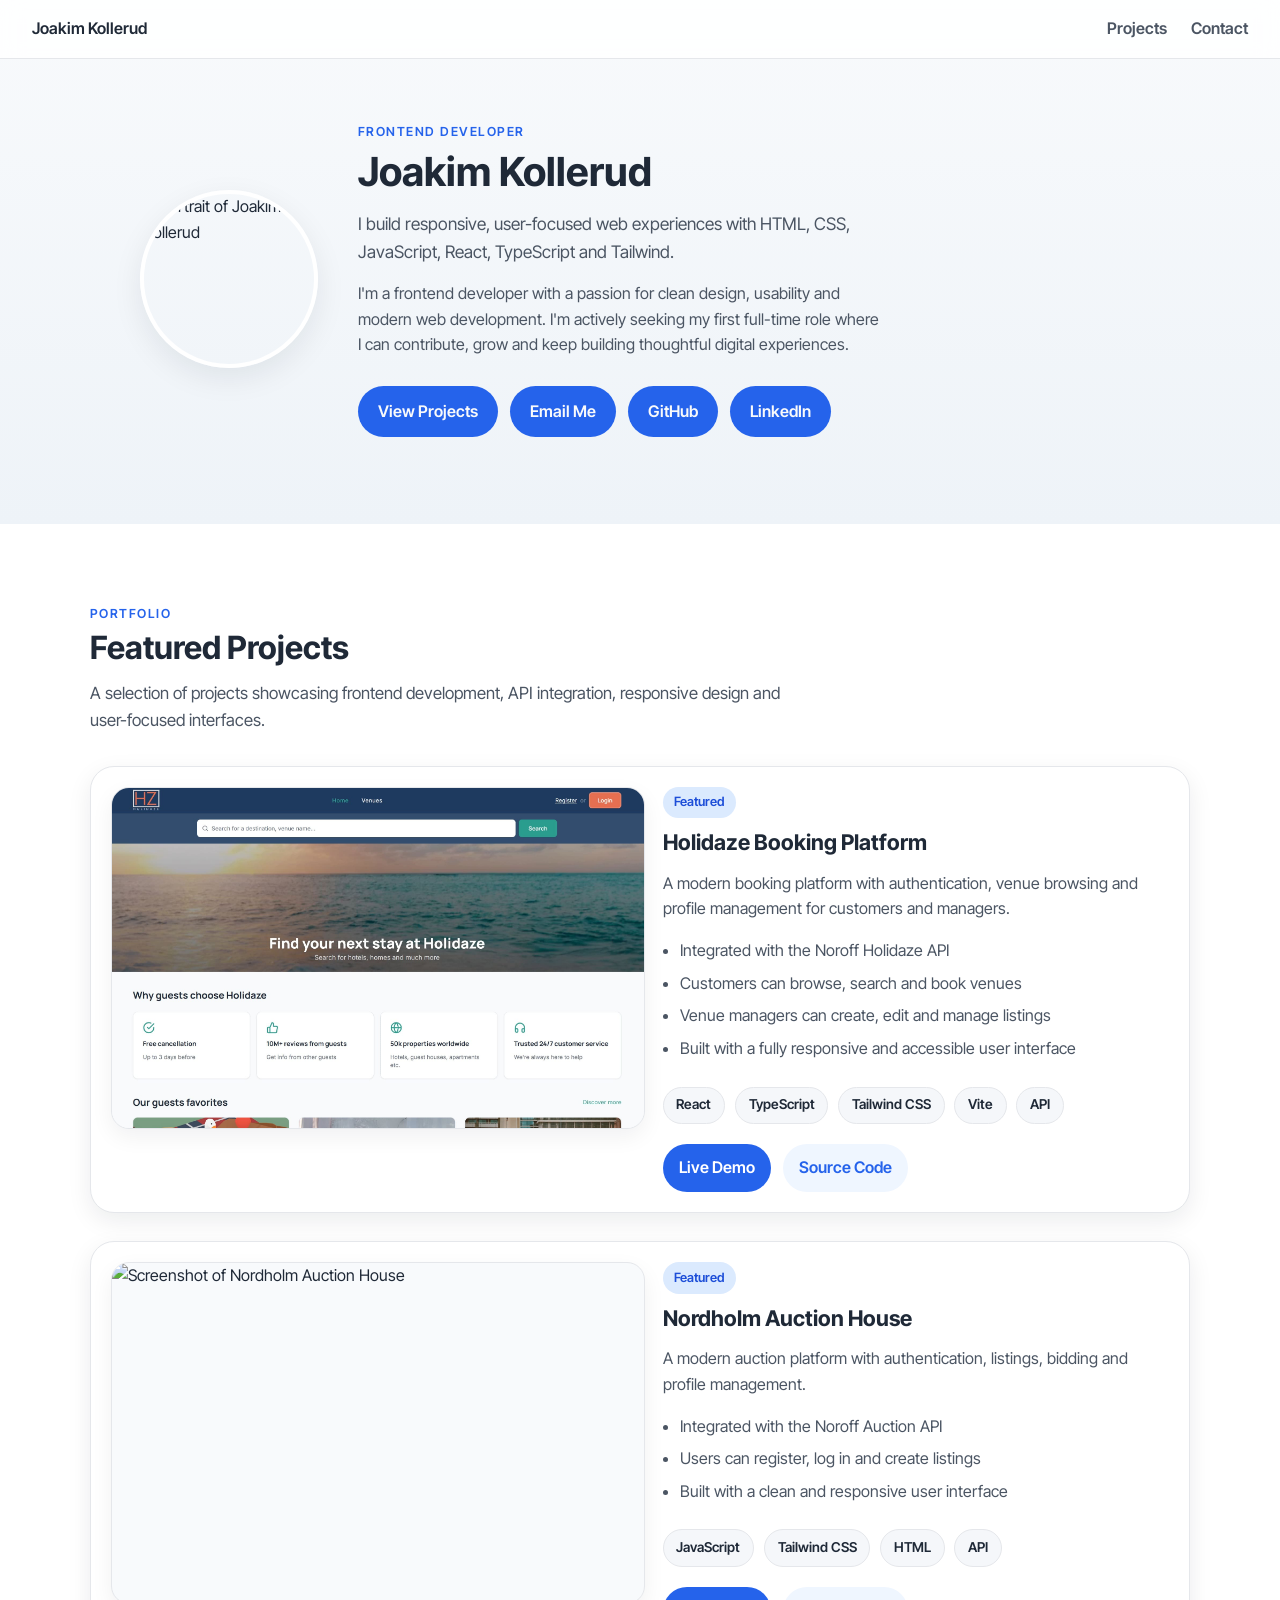
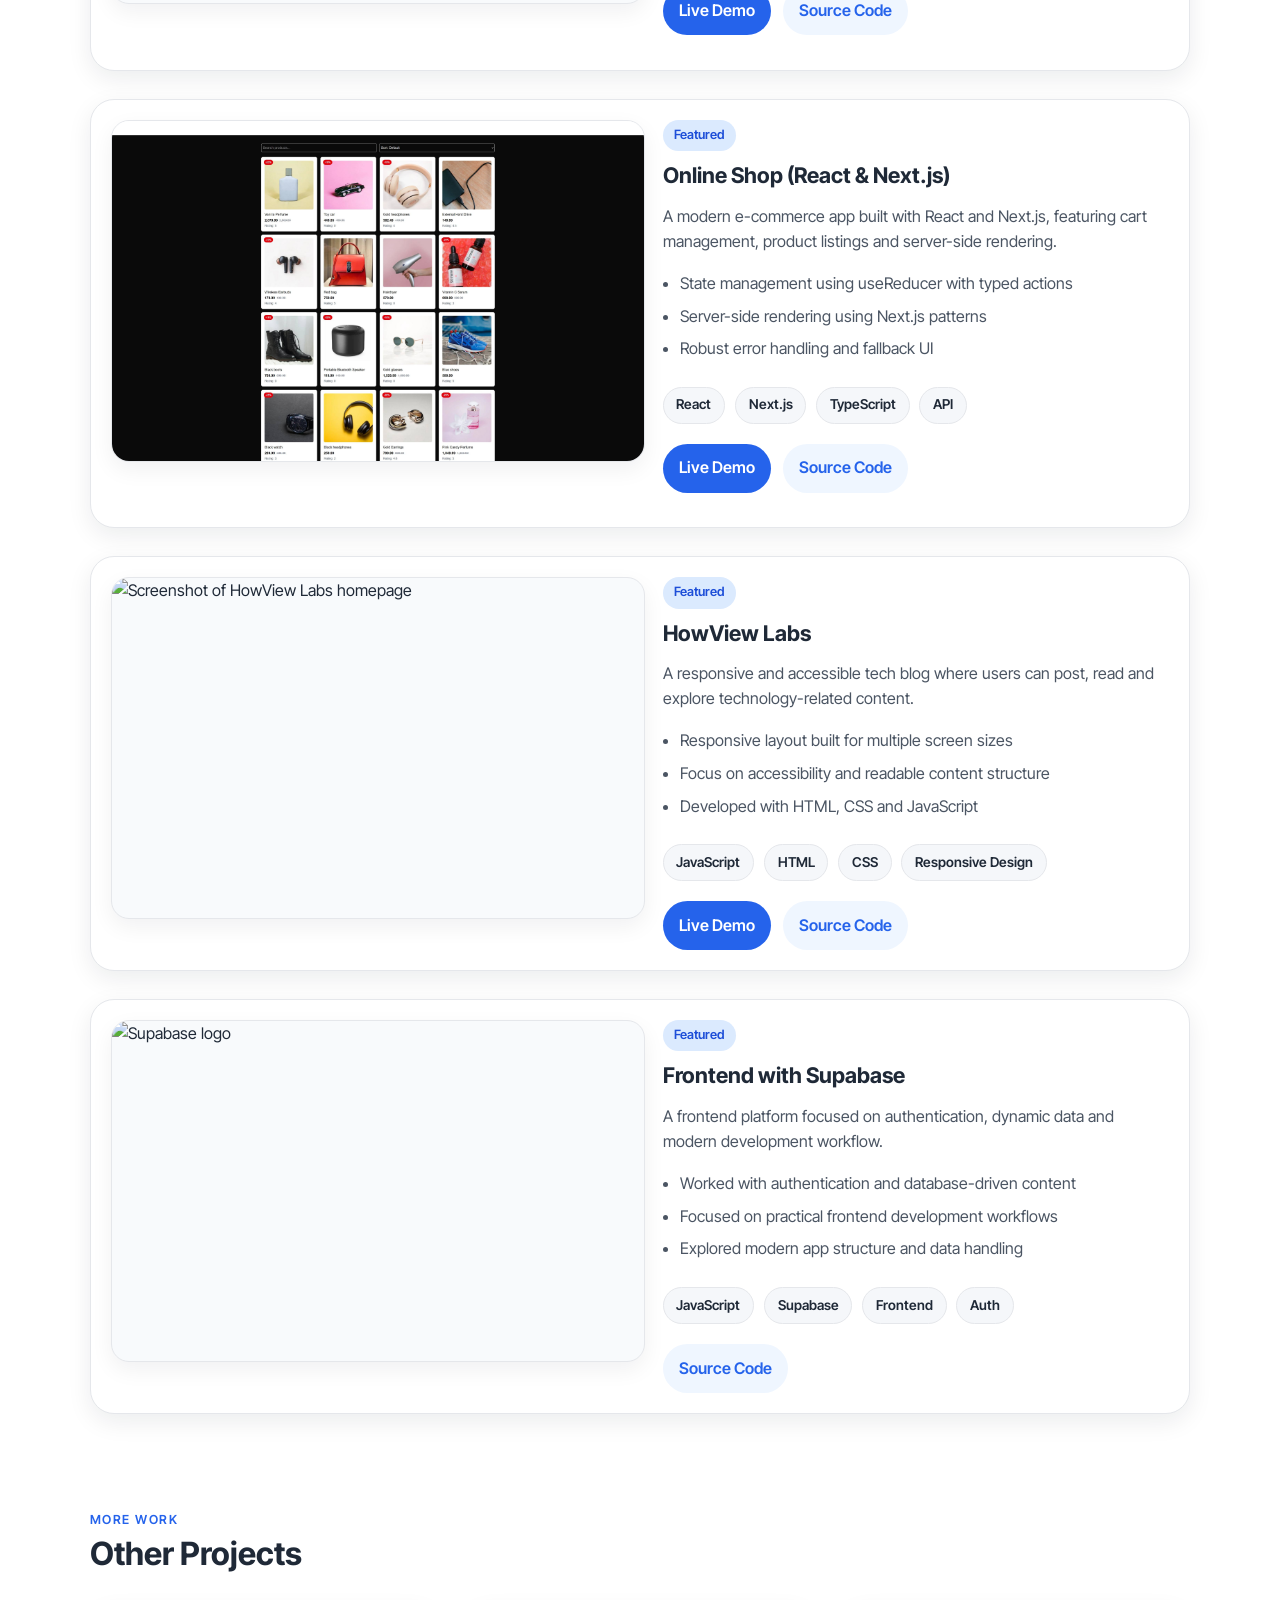
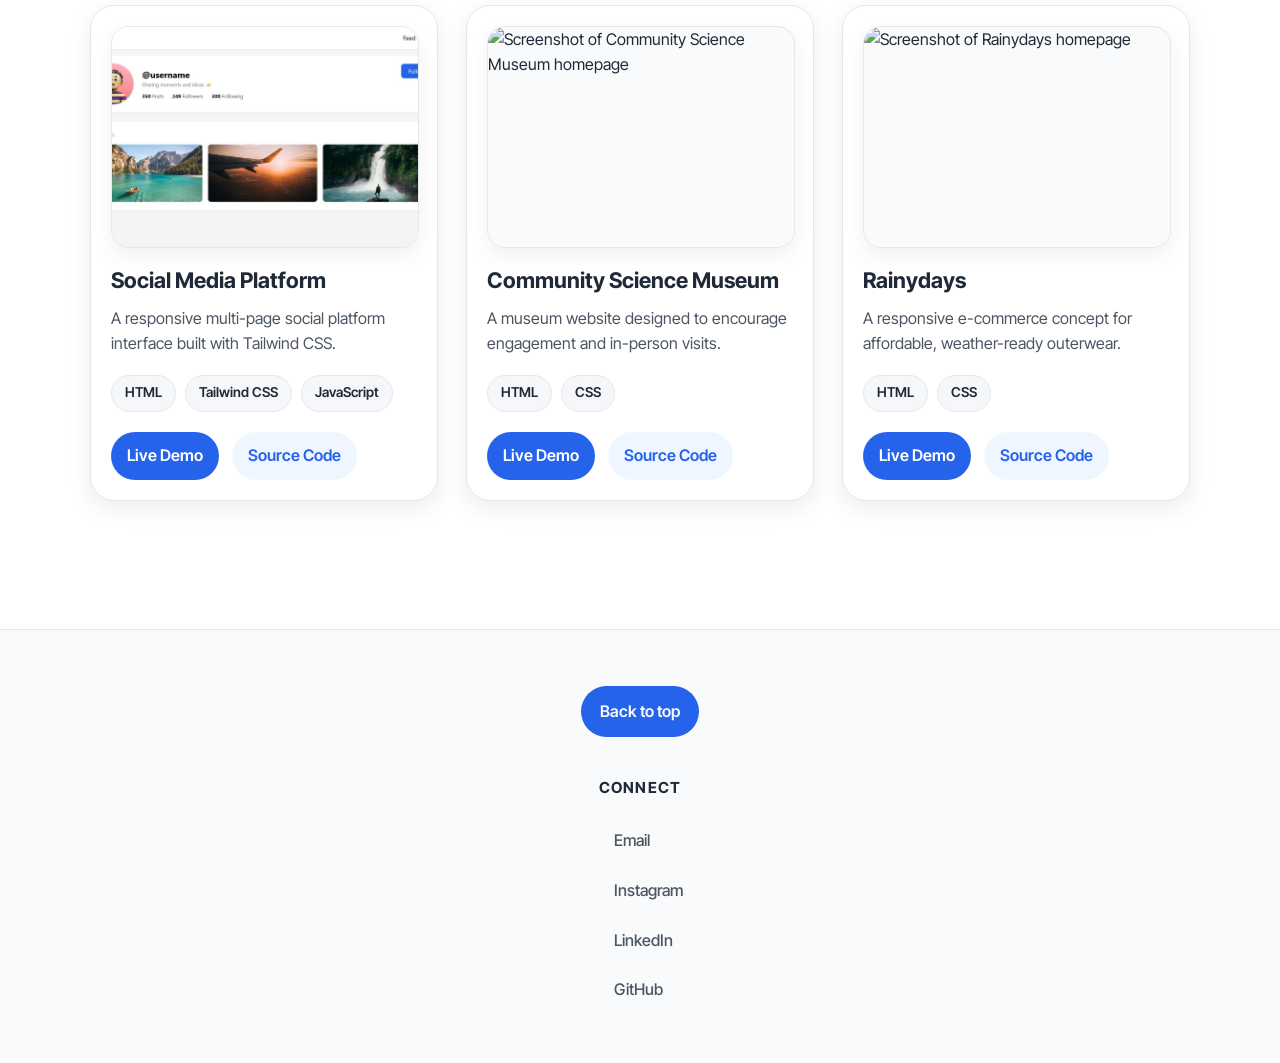
==== commit 294d20e3: "intro adjustments" ====
--- a/index.html
+++ b/index.html
@@ -63,13 +63,13 @@
           <h1>Joakim Kollerud</h1>
           <p class="header_intro">
             I build responsive, user-focused web experiences with HTML, CSS,
-            JavaScript and React.
+            JavaScript, React, TypeScript and Tailwind.
           </p>
           <p class="header_bio">
-            I'm a frontend developer with a strong interest in clean design,
-            usability and modern web development. I'm currently looking for my
-            first full-time opportunity where I can grow, contribute and keep
-            building thoughtful digital experiences.
+            I'm a frontend developer with a passion for clean design, usability
+            and modern web development. I'm actively seeking my first full-time
+            role where I can contribute, grow and keep building thoughtful
+            digital experiences.
           </p>
           <div class="cta-buttons">
             <a href="#projects">View Projects</a>
